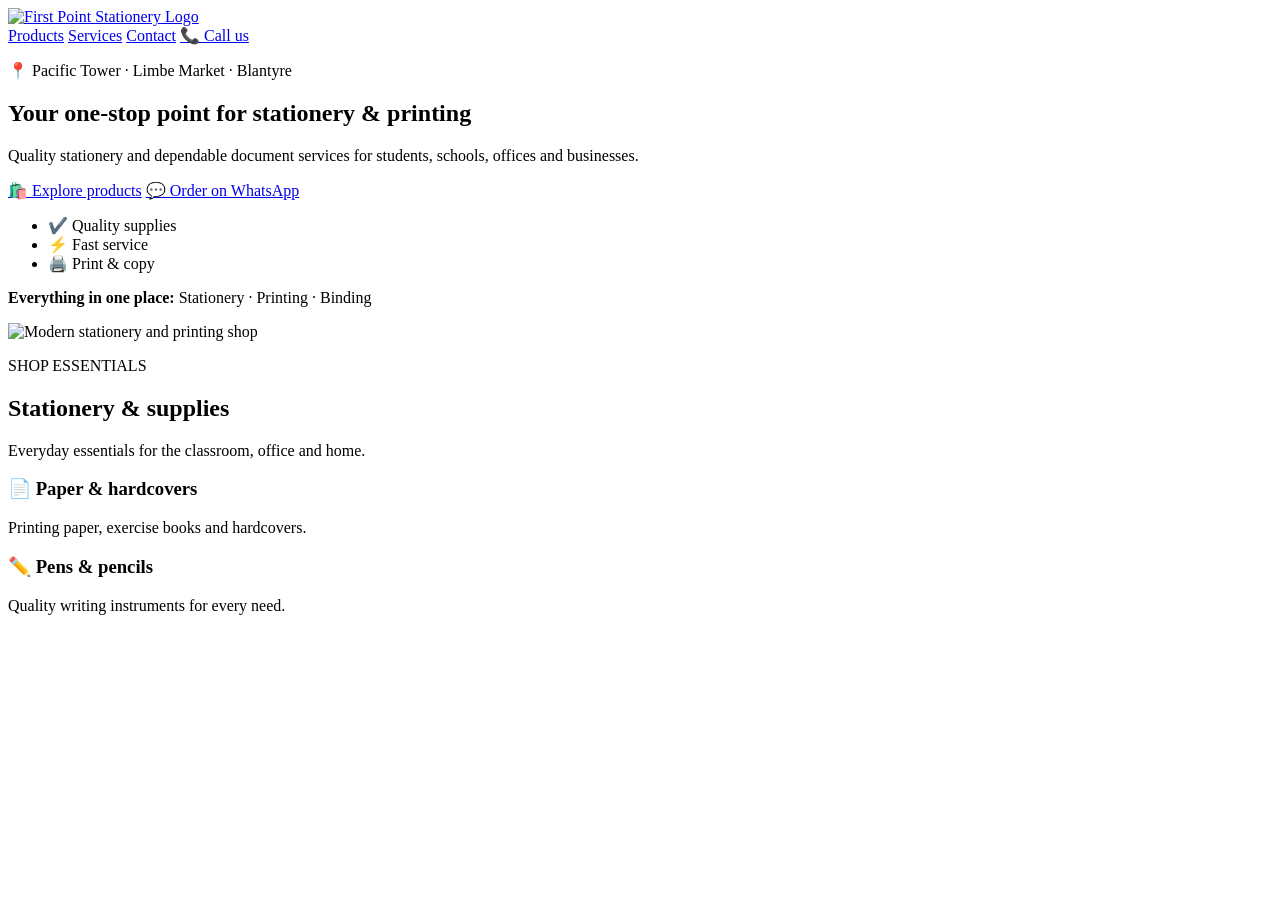
==== index.html @ 4fda53a0 "Add files via upload" ====
<!DOCTYPE html>
<html lang="en">
<head>
    <meta charset="UTF-8">
    <meta name="viewport" content="width=device-width, initial-scale=1.0">
    <title>First Point Stationery | Limbe</title>
    <!-- This links to your CSS file. No leading slash! -->
    <link rel="stylesheet" href="style.css">
</head>
<body>

    <!-- HEADER SECTION -->
    <header class="site-header">
        <div class="container header-container">
            <!-- LOGO HERE -->
            <!-- Replace 'images/logo.png' with your actual file name -->
            <a href="index.html" class="logo-link">
                <img src="images/logo.png" alt="First Point Stationery Logo" class="site-logo">
            </a>

            <!-- Navigation -->
            <nav class="main-nav">
                <a href="#">Products</a>
                <a href="#">Services</a>
                <a href="#">Contact</a>
                <a href="tel:+265000000" class="call-btn">📞 Call us</a>
            </nav>
        </div>
    </header>

    <!-- MAIN CONTENT -->
    <main class="container">
        
        <!-- Location & Hero Text -->
        <section class="hero-section">
            <p class="location-text">📍 Pacific Tower · Limbe Market · Blantyre</p>
            <h1>Your one-stop point for stationery & printing</h1>
            <p class="subtitle">Quality stationery and dependable document services for students, schools, offices and businesses.</p>
            
            <div class="hero-buttons">
                <a href="#" class="btn primary-btn">🛍️ Explore products</a>
                <a href="#" class="btn secondary-btn">💬 Order on WhatsApp</a>
            </div>
        </section>

        <!-- Features & Image Section -->
        <section class="features-section">
            <div class="features-text">
                <ul class="feature-list">
                    <li>✔️ Quality supplies</li>
                    <li>⚡ Fast service</li>
                    <li>🖨️ Print & copy</li>
                </ul>
                <p><strong>Everything in one place:</strong> Stationery · Printing · Binding</p>
            </div>
            
            <div class="features-image">
                <!-- SHOP IMAGE HERE -->
                <!-- Replace 'images/shop.jpg' with your actual file name -->
                <img src="images/shop.jpg" alt="Modern stationery and printing shop" class="content-image">
            </div>
        </section>

        <!-- Products Section -->
        <section class="products-section">
            <p class="section-label">SHOP ESSENTIALS</p>
            <h2>Stationery & supplies</h2>
            <p>Everyday essentials for the classroom, office and home.</p>

            <div class="product-grid">
                <!-- Product 1 -->
                <div class="product-card">
                    <h3>📄 Paper & hardcovers</h3>
                    <p>Printing paper, exercise books and hardcovers.</p>
                </div>
                <!-- Product 2 -->
                <div class="product-card">
                    <h3>✏️ Pens & pencils</h3>
                    <p>Quality writing instruments for every need.</p>
                </div>
            </div>
        </section>

    </main>

</body>
</html>
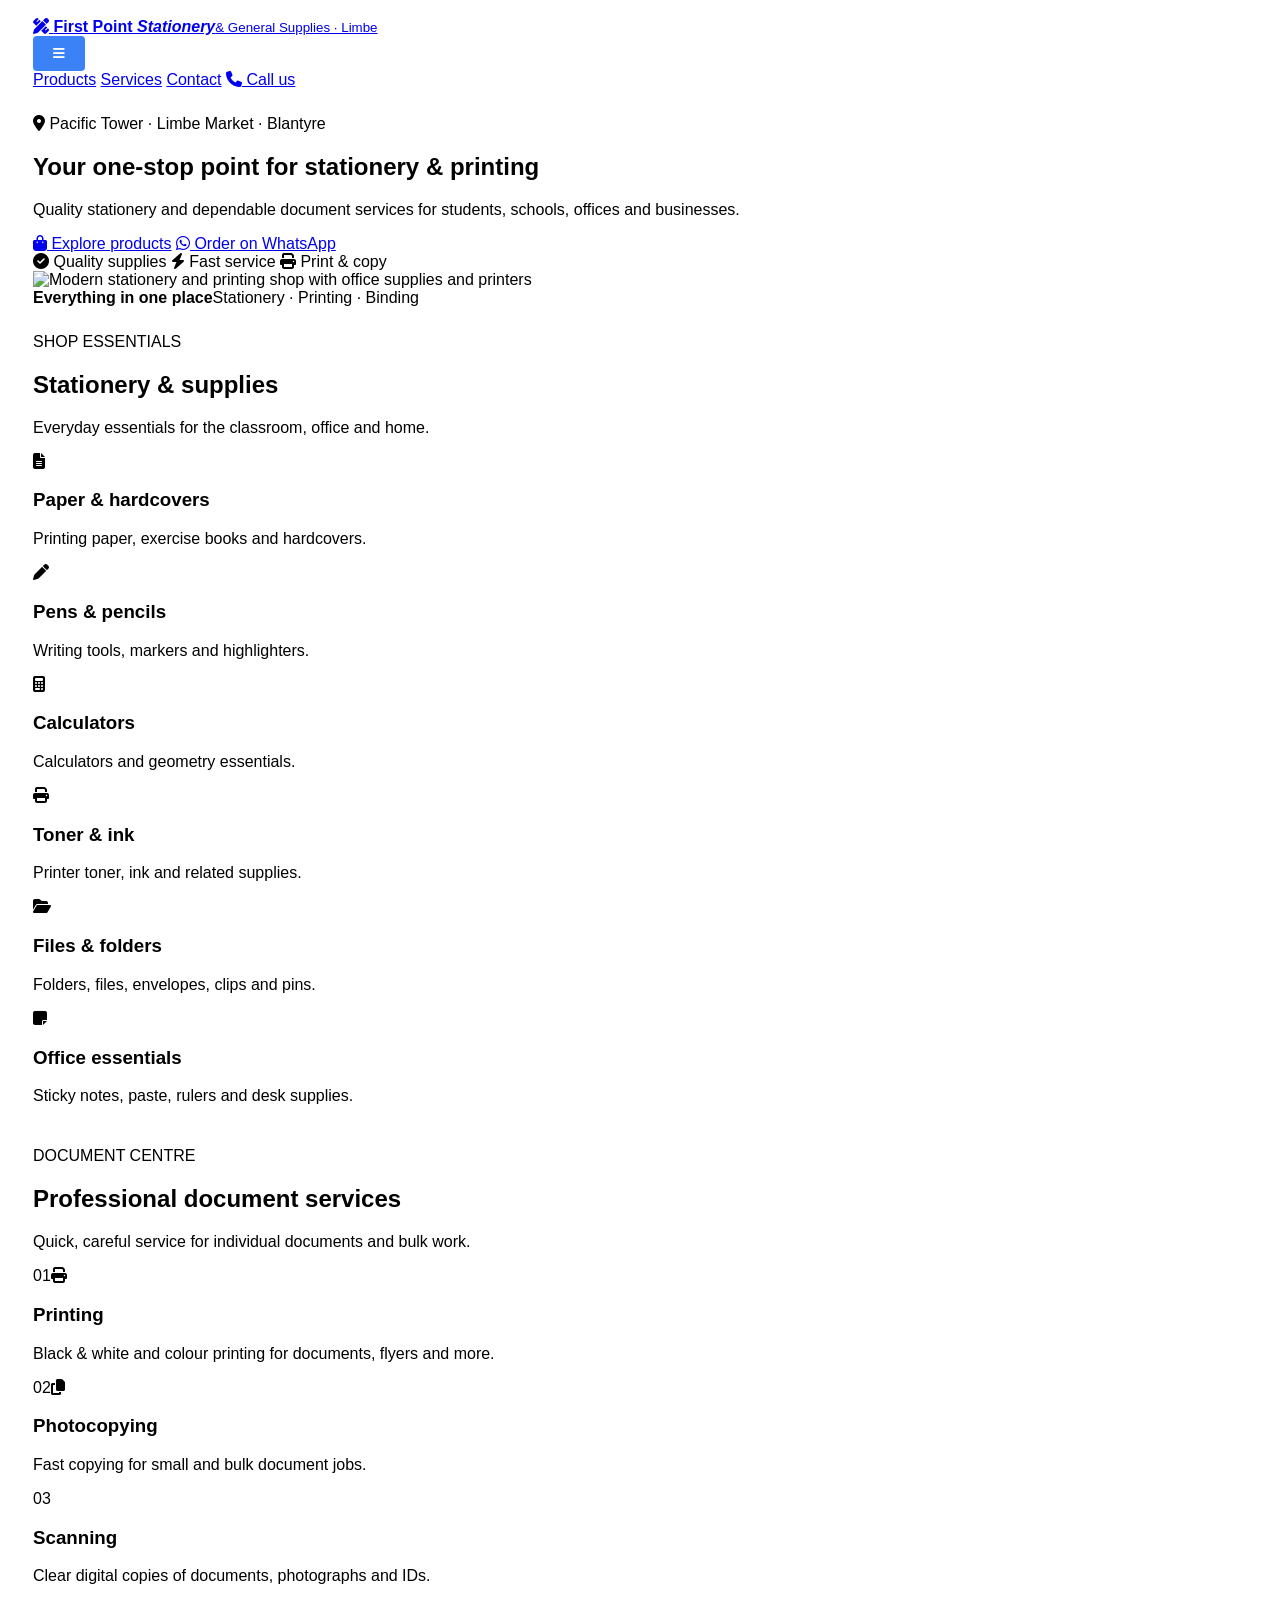
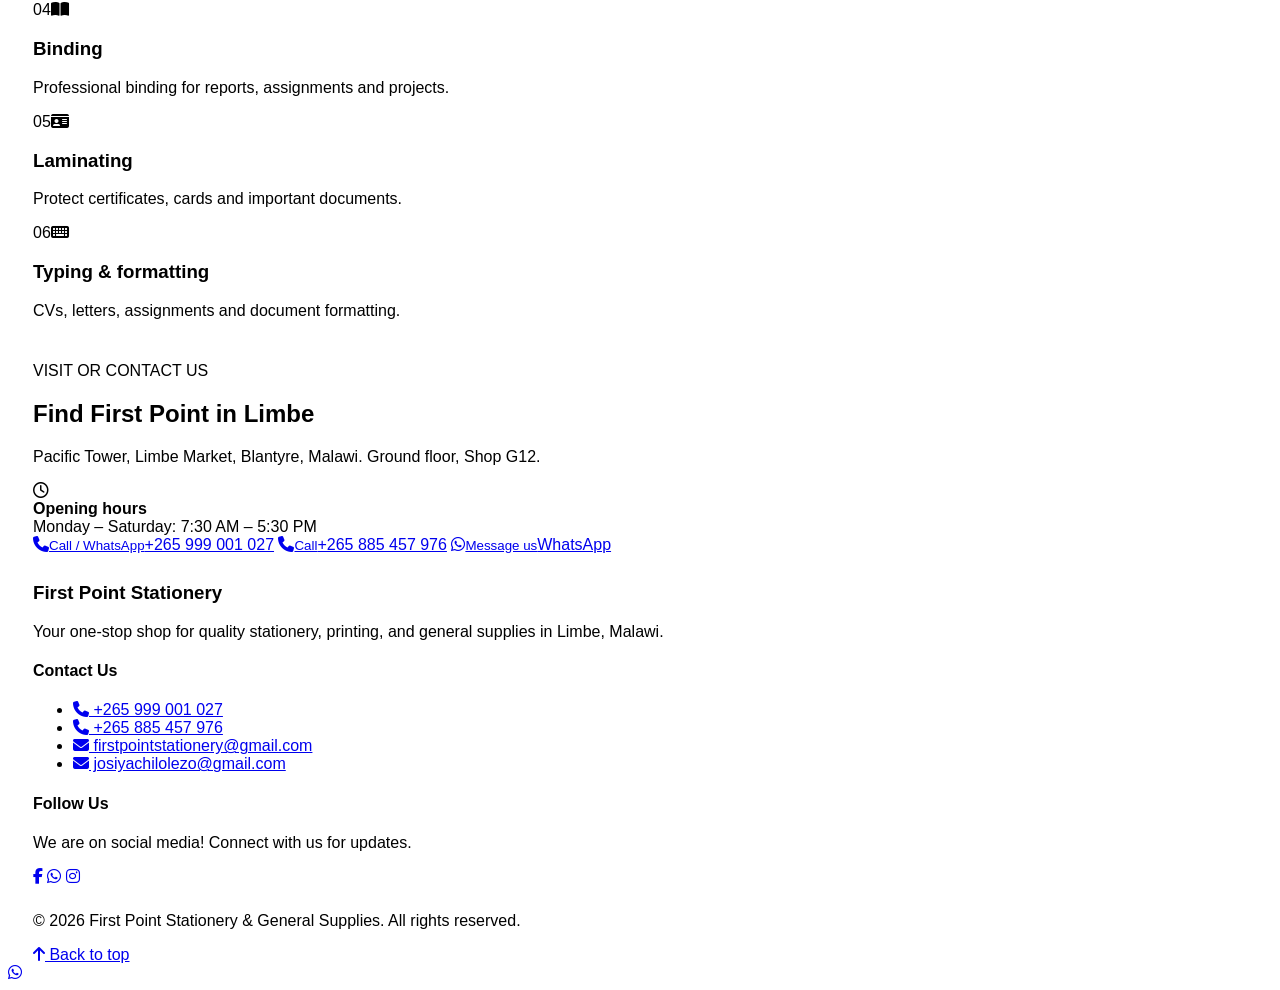
==== commit b9b859aa: "Add files via upload" ====
--- a/index.html
+++ b/index.html
@@ -1,87 +1,172 @@
 <!DOCTYPE html>
 <html lang="en">
 <head>
-    <meta charset="UTF-8">
-    <meta name="viewport" content="width=device-width, initial-scale=1.0">
-    <title>First Point Stationery | Limbe</title>
-    <!-- This links to your CSS file. No leading slash! -->
-    <link rel="stylesheet" href="style.css">
+  <meta charset="UTF-8">
+  <meta name="viewport" content="width=device-width, initial-scale=1.0">
+  <meta name="description" content="First Point Stationery & General Supplies in Limbe, Blantyre. Stationery, printing, photocopying, scanning, binding and laminating.">
+  <title>First Point Stationery & General Supplies | Limbe, Blantyre</title>
+  <link rel="stylesheet" href="https://cdnjs.cloudflare.com/ajax/libs/font-awesome/6.5.2/css/all.min.css">
+  <link rel="stylesheet" href="styles.css">
 </head>
 <body>
 
-    <!-- HEADER SECTION -->
-    <header class="site-header">
-        <div class="container header-container">
-            <!-- LOGO HERE -->
-            <!-- Replace 'images/logo.png' with your actual file name -->
-            <a href="index.html" class="logo-link">
-                <img src="images/logo.png" alt="First Point Stationery Logo" class="site-logo">
-            </a>
+  <!-- 1. HEADER -->
+  <header id="top">
+    <div class="container nav-wrap">
+      <a class="brand" href="#top" aria-label="First Point Stationery home">
+        <span class="brand-mark"><i class="fa-solid fa-pen-ruler"></i></span>
+        <span><strong>First Point <em>Stationery</em></strong><small>& General Supplies · Limbe</small></span>
+      </a>
+      
+      <!-- 2. NAV -->
+      <nav id="navMenu" aria-label="Main navigation">
+        <button class="menu-btn" id="menuBtn" aria-label="Open menu" aria-expanded="false">
+          <i class="fa-solid fa-bars"></i>
+        </button>
+        <div class="nav-links" id="navLinks">
+          <a href="#products">Products</a>
+          <a href="#services">Services</a>
+          <a href="#contact">Contact</a>
+          <a class="nav-call" href="tel:+265999001027"><i class="fa-solid fa-phone"></i> Call us</a>
+        </div>
+      </nav>
+    </div>
+  </header>
 
-            <!-- Navigation -->
-            <nav class="main-nav">
-                <a href="#">Products</a>
-                <a href="#">Services</a>
-                <a href="#">Contact</a>
-                <a href="tel:+265000000" class="call-btn">📞 Call us</a>
-            </nav>
+  <!-- 3. MAIN -->
+  <main>
+    <!-- SECTION: Hero -->
+    <section class="hero">
+      <div class="container hero-grid">
+        <div class="hero-copy reveal">
+          <p class="eyebrow"><i class="fa-solid fa-location-dot"></i> Pacific Tower · Limbe Market · Blantyre</p>
+          <h1>Your one-stop point for <span>stationery & printing</span></h1>
+          <p class="lead">Quality stationery and dependable document services for students, schools, offices and businesses.</p>
+          <div class="actions">
+            <a class="btn primary" href="#products"><i class="fa-solid fa-bag-shopping"></i> Explore products</a>
+            <a class="btn secondary" href="https://wa.me/265999001027" target="_blank" rel="noopener"><i class="fa-brands fa-whatsapp"></i> Order on WhatsApp</a>
+          </div>
+          <div class="trust">
+            <span><i class="fa-solid fa-circle-check"></i> Quality supplies</span>
+            <span><i class="fa-solid fa-bolt"></i> Fast service</span>
+            <span><i class="fa-solid fa-print"></i> Print & copy</span>
+          </div>
         </div>
-    </header>
+        <div class="hero-photo reveal">
+          <img src="first-point-shop.png" alt="Modern stationery and printing shop with office supplies and printers">
+          <div class="photo-card"><strong>Everything in one place</strong><span>Stationery · Printing · Binding</span></div>
+        </div>
+      </div>
+    </section>
 
-    <!-- MAIN CONTENT -->
-    <main class="container">
+    <!-- SECTION: Products -->
+    <section id="products" class="section">
+      <div class="container">
+        <p class="eyebrow">SHOP ESSENTIALS</p>
+        <h2>Stationery & supplies</h2>
+        <p class="section-intro">Everyday essentials for the classroom, office and home.</p>
+        <div class="product-grid" id="productGrid">
+          <!-- 4. ARTICLE -->
+          <article class="card"><i class="fa-solid fa-file-lines"></i><h3>Paper & hardcovers</h3><p>Printing paper, exercise books and hardcovers.</p></article>
+          <article class="card"><i class="fa-solid fa-pen"></i><h3>Pens & pencils</h3><p>Writing tools, markers and highlighters.</p></article>
+          <article class="card"><i class="fa-solid fa-calculator"></i><h3>Calculators</h3><p>Calculators and geometry essentials.</p></article>
+          <article class="card"><i class="fa-solid fa-print"></i><h3>Toner & ink</h3><p>Printer toner, ink and related supplies.</p></article>
+          <article class="card"><i class="fa-solid fa-folder-open"></i><h3>Files & folders</h3><p>Folders, files, envelopes, clips and pins.</p></article>
+          <article class="card"><i class="fa-solid fa-note-sticky"></i><h3>Office essentials</h3><p>Sticky notes, paste, rulers and desk supplies.</p></article>
+        </div>
+      </div>
+    </section>
+
+    <!-- SECTION: Services -->
+    <section id="services" class="section services">
+      <div class="container">
+        <p class="eyebrow">DOCUMENT CENTRE</p>
+        <h2>Professional document services</h2>
+        <p class="section-intro">Quick, careful service for individual documents and bulk work.</p>
+        <div class="service-grid">
+          <article><span>01</span><i class="fa-solid fa-print"></i><h3>Printing</h3><p>Black & white and colour printing for documents, flyers and more.</p></article>
+          <article><span>02</span><i class="fa-solid fa-copy"></i><h3>Photocopying</h3><p>Fast copying for small and bulk document jobs.</p></article>
+          <article><span>03</span><i class="fa-solid fa-scanner"></i><h3>Scanning</h3><p>Clear digital copies of documents, photographs and IDs.</p></article>
+          <article><span>04</span><i class="fa-solid fa-book-open"></i><h3>Binding</h3><p>Professional binding for reports, assignments and projects.</p></article>
+          <article><span>05</span><i class="fa-solid fa-id-card"></i><h3>Laminating</h3><p>Protect certificates, cards and important documents.</p></article>
+          <article><span>06</span><i class="fa-solid fa-keyboard"></i><h3>Typing & formatting</h3><p>CVs, letters, assignments and document formatting.</p></article>
+        </div>
+      </div>
+    </section>
+
+    <!-- SECTION: Contact -->
+    <section id="contact" class="section contact-section">
+      <div class="container contact-grid">
+        <div class="contact-copy">
+          <p class="eyebrow">VISIT OR CONTACT US</p>
+          <h2>Find First Point in Limbe</h2>
+          <p>Pacific Tower, Limbe Market, Blantyre, Malawi. Ground floor, Shop G12.</p>
+          
+          <!-- 5. ASIDE (Used for side information) -->
+          <aside class="hours-card">
+            <i class="fa-regular fa-clock"></i>
+            <div>
+              <strong>Opening hours</strong><br>
+              Monday – Saturday: 7:30 AM – 5:30 PM
+            </div>
+          </aside>
+        </div>
         
-        <!-- Location & Hero Text -->
-        <section class="hero-section">
-            <p class="location-text">📍 Pacific Tower · Limbe Market · Blantyre</p>
-            <h1>Your one-stop point for stationery & printing</h1>
-            <p class="subtitle">Quality stationery and dependable document services for students, schools, offices and businesses.</p>
-            
-            <div class="hero-buttons">
-                <a href="#" class="btn primary-btn">🛍️ Explore products</a>
-                <a href="#" class="btn secondary-btn">💬 Order on WhatsApp</a>
-            </div>
-        </section>
+        <div class="contact-card">
+          <a href="tel:+265999001027"><i class="fa-solid fa-phone"></i><span><small>Call / WhatsApp</small>+265 999 001 027</span></a>
+          <a href="tel:+265885457976"><i class="fa-solid fa-phone"></i><span><small>Call</small>+265 885 457 976</span></a>
+          <a href="https://wa.me/265999001027" target="_blank" rel="noopener"><i class="fa-brands fa-whatsapp"></i><span><small>Message us</small>WhatsApp</span></a>
+        </div>
+      </div>
+    </section>
+  </main>
 
-        <!-- Features & Image Section -->
-        <section class="features-section">
-            <div class="features-text">
-                <ul class="feature-list">
-                    <li>✔️ Quality supplies</li>
-                    <li>⚡ Fast service</li>
-                    <li>🖨️ Print & copy</li>
-                </ul>
-                <p><strong>Everything in one place:</strong> Stationery · Printing · Binding</p>
-            </div>
-            
-            <div class="features-image">
-                <!-- SHOP IMAGE HERE -->
-                <!-- Replace 'images/shop.jpg' with your actual file name -->
-                <img src="images/shop.jpg" alt="Modern stationery and printing shop" class="content-image">
-            </div>
-        </section>
+  <!-- 6. FOOTER -->
+  <footer class="site-footer">
+    <div class="container footer-grid">
+      
+      <!-- Footer Column 1 -->
+      <div class="footer-brand">
+        <h3>First Point Stationery</h3>
+        <p>Your one-stop shop for quality stationery, printing, and general supplies in Limbe, Malawi.</p>
+      </div>
 
-        <!-- Products Section -->
-        <section class="products-section">
-            <p class="section-label">SHOP ESSENTIALS</p>
-            <h2>Stationery & supplies</h2>
-            <p>Everyday essentials for the classroom, office and home.</p>
+      <!-- Footer Column 2 -->
+      <div class="footer-contact">
+        <h4>Contact Us</h4>
+        <ul>
+          <li><a href="tel:+265999001027"><i class="fa-solid fa-phone"></i> +265 999 001 027</a></li>
+          <li><a href="tel:+265885457976"><i class="fa-solid fa-phone"></i> +265 885 457 976</a></li>
+          <li><a href="mailto:firstpointstationery@gmail.com"><i class="fa-solid fa-envelope"></i> firstpointstationery@gmail.com</a></li>
+          <li><a href="mailto:josiyachilolezo@gmail.com"><i class="fa-solid fa-envelope"></i> josiyachilolezo@gmail.com</a></li>
+        </ul>
+      </div>
 
-            <div class="product-grid">
-                <!-- Product 1 -->
-                <div class="product-card">
-                    <h3>📄 Paper & hardcovers</h3>
-                    <p>Printing paper, exercise books and hardcovers.</p>
-                </div>
-                <!-- Product 2 -->
-                <div class="product-card">
-                    <h3>✏️ Pens & pencils</h3>
-                    <p>Quality writing instruments for every need.</p>
-                </div>
-            </div>
-        </section>
+      <!-- Footer Column 3 -->
+      <div class="footer-social">
+        <h4>Follow Us</h4>
+        <p>We are on social media! Connect with us for updates.</p>
+        <div class="social-icons">
+          <!-- Replace # with your actual Facebook link -->
+          <a href="#" target="_blank" aria-label="Facebook"><i class="fa-brands fa-facebook-f"></i></a>
+          <a href="https://wa.me/265999001027" target="_blank" aria-label="WhatsApp"><i class="fa-brands fa-whatsapp"></i></a>
+          <!-- Replace # with your actual Instagram link -->
+          <a href="#" target="_blank" aria-label="Instagram"><i class="fa-brands fa-instagram"></i></a>
+        </div>
+      </div>
+    </div>
 
-    </main>
+    <div class="footer-bottom">
+      <div class="container">
+        <p>&copy; <span id="year"></span> First Point Stationery & General Supplies. All rights reserved.</p>
+        <a href="#top" class="back-to-top" aria-label="Back to top"><i class="fa-solid fa-arrow-up"></i> Back to top</a>
+      </div>
+    </div>
+  </footer>
 
+  <!-- Floating WhatsApp Button -->
+  <a class="floating-whatsapp" href="https://wa.me/265999001027" target="_blank" rel="noopener" aria-label="Chat on WhatsApp"><i class="fa-brands fa-whatsapp"></i></a>
+  
+  <script src="script.js"></script>
 </body>
 </html>
--- a/styles.css
+++ b/styles.css
@@ -0,0 +1,30 @@
+body {
+  font-family: -apple-system, BlinkMacSystemFont, 'Segoe UI', Roboto, Oxygen, Ubuntu, sans-serif;
+}
+
+.container {
+  padding-top: 10px;
+  padding-left: 25px;
+}
+
+button {
+  font-family: inherit;
+  background-color: #3b82f6;
+  color: white;
+  padding: 10px 20px;
+  border: none;
+  border-radius: 4px;
+  cursor: pointer;
+}
+
+button:hover {
+  background-color: #2563eb;
+}
+
+.alert {
+  margin-top: 25px;
+  padding: 15px;
+  background-color: #dcfce7;
+  color: #15803d;
+  border-radius: 4px;
+}
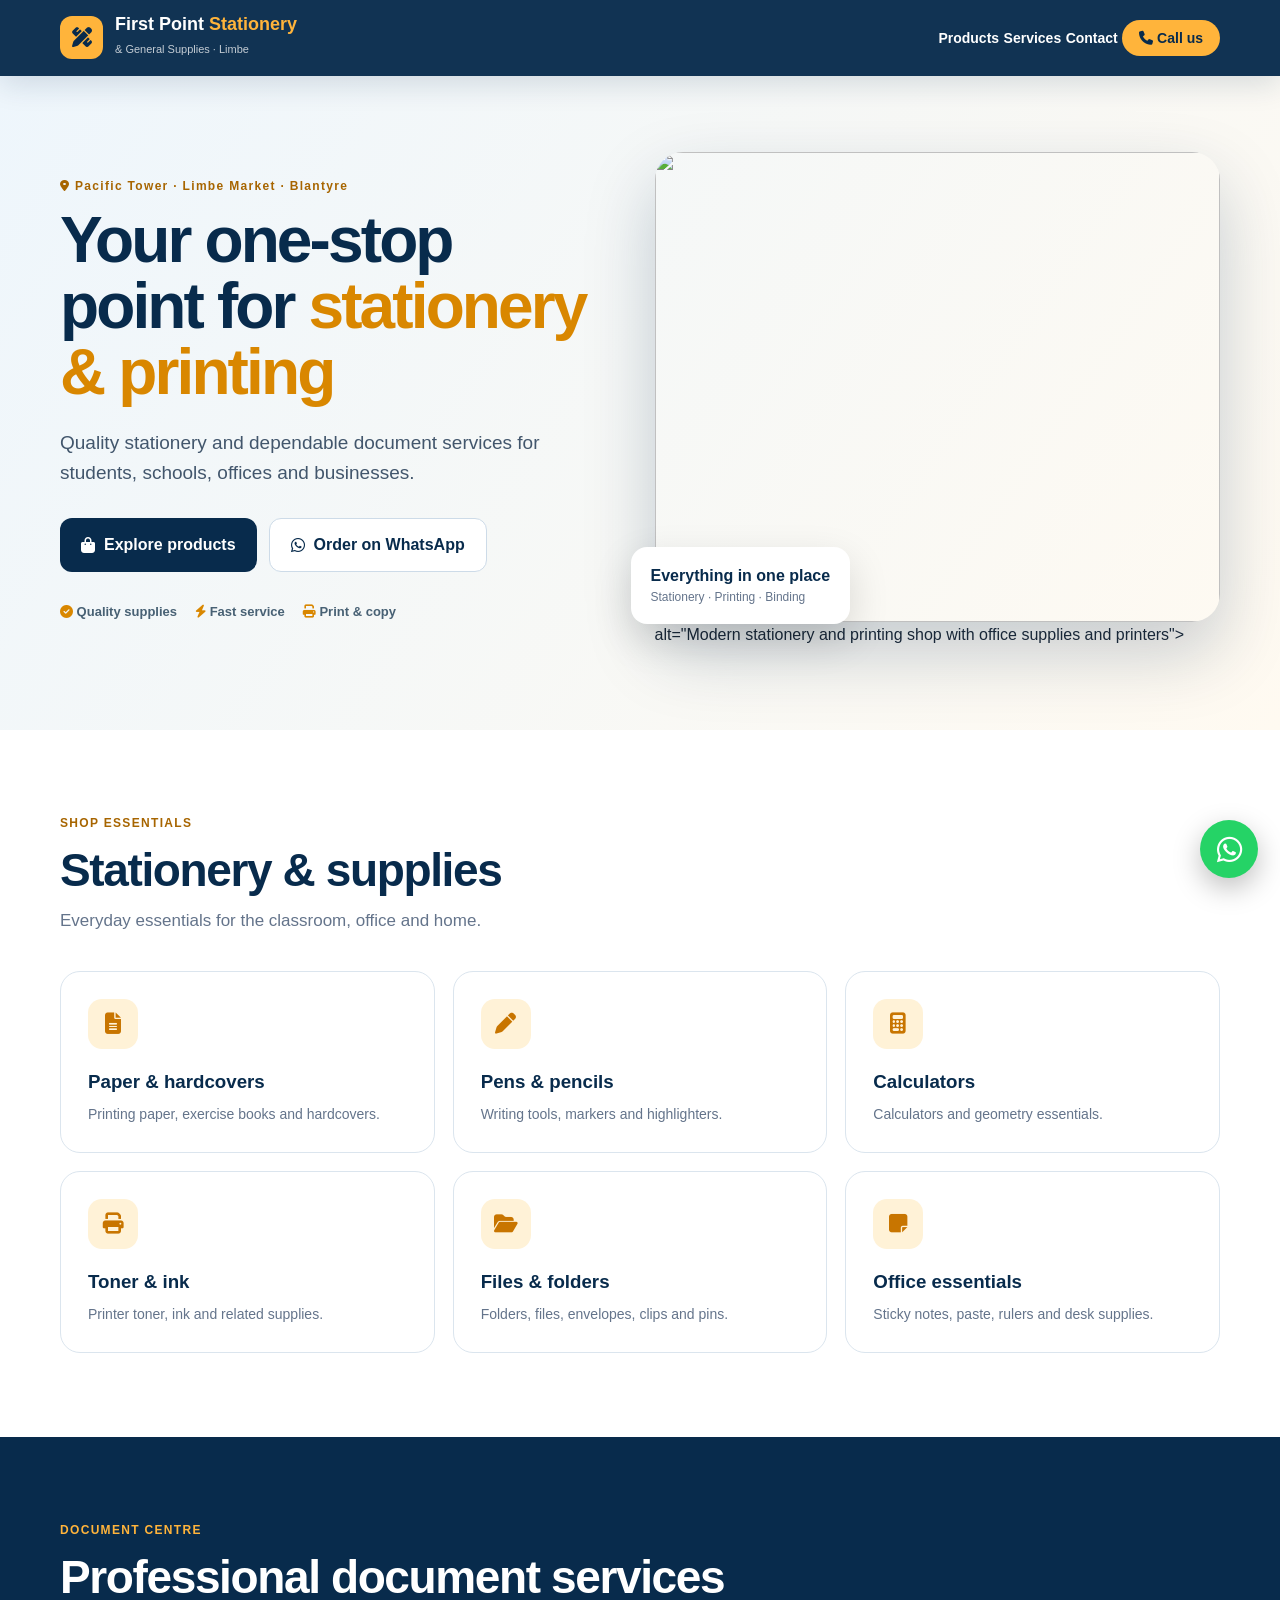
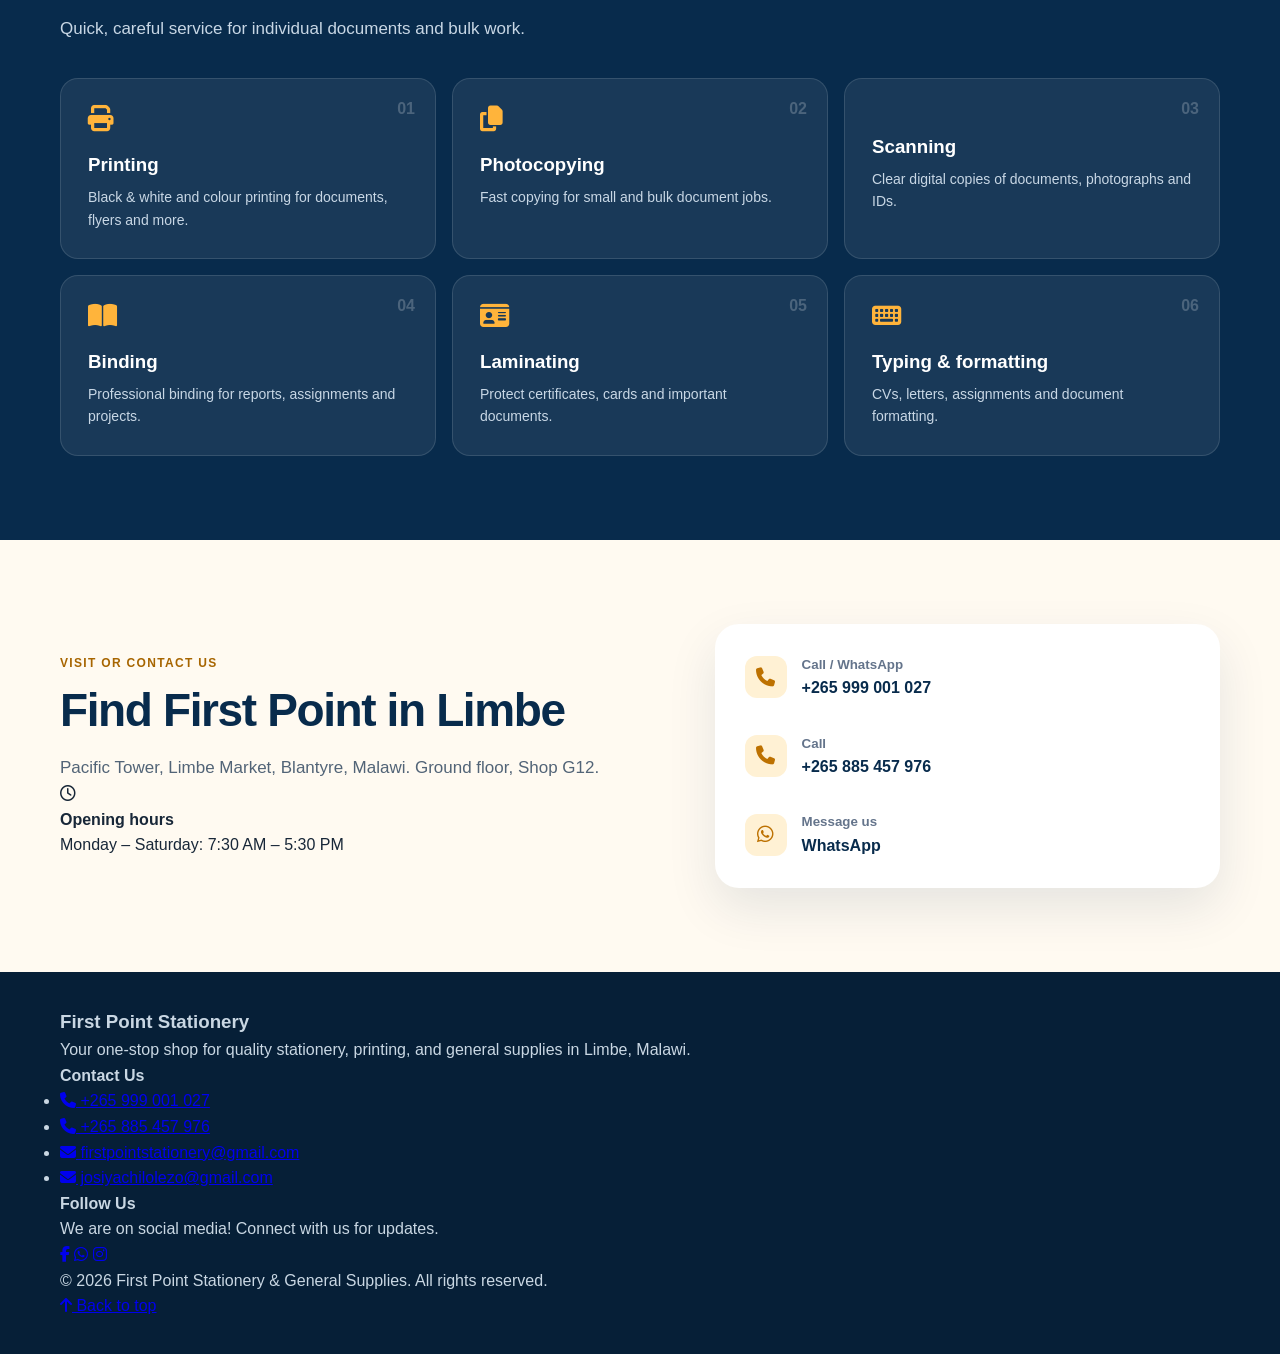
==== commit 1d8af4c8: "The home of office stationeries and school materials" ====
--- a/index.html
+++ b/index.html
@@ -53,7 +53,7 @@
           </div>
         </div>
         <div class="hero-photo reveal">
-          <img src="first-point-shop.png" alt="Modern stationery and printing shop with office supplies and printers">
+         <img src=". images/your-image.png"> alt="Modern stationery and printing shop with office supplies and printers">
           <div class="photo-card"><strong>Everything in one place</strong><span>Stationery · Printing · Binding</span></div>
         </div>
       </div>
@@ -169,4 +169,4 @@
   
   <script src="script.js"></script>
 </body>
-</html>+</html>
--- a/styles.css
+++ b/styles.css
@@ -1,30 +1 @@
-body {
-  font-family: -apple-system, BlinkMacSystemFont, 'Segoe UI', Roboto, Oxygen, Ubuntu, sans-serif;
-}
-
-.container {
-  padding-top: 10px;
-  padding-left: 25px;
-}
-
-button {
-  font-family: inherit;
-  background-color: #3b82f6;
-  color: white;
-  padding: 10px 20px;
-  border: none;
-  border-radius: 4px;
-  cursor: pointer;
-}
-
-button:hover {
-  background-color: #2563eb;
-}
-
-.alert {
-  margin-top: 25px;
-  padding: 15px;
-  background-color: #dcfce7;
-  color: #15803d;
-  border-radius: 4px;
-}+:root{--navy:#082b4c;--navy2:#0d3b66;--gold:#ffb43b;--cream:#fffaf1;--ink:#182738;--muted:#64748b;--line:#dbe5ee;--white:#fff}*{box-sizing:border-box;margin:0;padding:0}html{scroll-behavior:smooth}body{font-family:Inter,"Segoe UI",Arial,sans-serif;color:var(--ink);background:#fff;line-height:1.6}.container{width:min(1160px,calc(100% - 40px));margin:auto}header{position:sticky;top:0;z-index:50;background:rgba(8,43,76,.96);backdrop-filter:blur(10px);box-shadow:0 8px 30px rgba(8,43,76,.14)}.nav-wrap{min-height:76px;display:flex;align-items:center;justify-content:space-between;gap:24px}.brand{display:flex;align-items:center;gap:12px;color:#fff;text-decoration:none}.brand-mark{width:43px;height:43px;border-radius:12px;background:var(--gold);display:grid;place-items:center;color:var(--navy);font-size:20px}.brand strong{font-size:18px;display:block;line-height:1.1}.brand em{font-style:normal;color:var(--gold)}.brand small{font-size:11px;opacity:.75}nav{display:flex;align-items:center;gap:25px}nav a{color:#fff;text-decoration:none;font-weight:600;font-size:14px}.nav-call{background:var(--gold);color:var(--navy)!important;padding:10px 17px;border-radius:999px}.menu-btn{display:none;background:none;border:0;color:#fff;font-size:23px}.hero{background:linear-gradient(125deg,#eef6fc 0%,#fffaf1 100%);padding:76px 0 82px;overflow:hidden}.hero-grid{display:grid;grid-template-columns:1fr 1.05fr;align-items:center;gap:56px}.eyebrow{font-weight:800;letter-spacing:.11em;font-size:12px;color:#a76500;margin-bottom:12px}.hero h1{font-size:clamp(40px,5vw,67px);line-height:1.03;letter-spacing:-.045em;color:var(--navy);margin-bottom:22px}.hero h1 span{color:#d98700}.lead{font-size:19px;color:#42566c;max-width:600px}.actions{display:flex;gap:12px;flex-wrap:wrap;margin:30px 0}.btn{display:inline-flex;align-items:center;gap:9px;padding:13px 21px;border-radius:12px;text-decoration:none;font-weight:800}.primary{background:var(--navy);color:#fff}.secondary{background:#fff;color:var(--navy);border:1px solid #cddbe8}.trust{display:flex;gap:18px;flex-wrap:wrap;font-size:13px;font-weight:700;color:#486174}.trust i{color:#d98700}.hero-photo{position:relative}.hero-photo img{display:block;width:100%;height:470px;object-fit:cover;border-radius:28px;box-shadow:0 30px 70px rgba(8,43,76,.22)}.photo-card{position:absolute;left:-24px;bottom:24px;background:#fff;padding:16px 20px;border-radius:16px;box-shadow:0 15px 40px rgba(0,0,0,.14);display:flex;flex-direction:column}.photo-card strong{color:var(--navy)}.photo-card span{font-size:12px;color:var(--muted)}.section{padding:84px 0}.section h2{font-size:clamp(31px,4vw,46px);line-height:1.1;color:var(--navy);letter-spacing:-.03em}.section-intro{color:var(--muted);margin:12px 0 36px;font-size:17px}.product-grid{display:grid;grid-template-columns:repeat(3,1fr);gap:18px}.card{padding:27px;border:1px solid var(--line);border-radius:20px;background:#fff;transition:.25s}.card:hover{transform:translateY(-5px);box-shadow:0 16px 40px rgba(8,43,76,.09);border-color:#efbd68}.card>i{width:50px;height:50px;border-radius:14px;background:#fff2d7;color:#c87500;display:grid;place-items:center;font-size:21px;margin-bottom:18px}.card h3,.service-grid h3{color:var(--navy);margin-bottom:6px}.card p,.service-grid p{color:var(--muted);font-size:14px}.services{background:var(--navy);color:#fff}.services .eyebrow{color:var(--gold)}.services h2{color:#fff}.services .section-intro{color:#c8d7e5}.service-grid{display:grid;grid-template-columns:repeat(3,1fr);gap:16px}.service-grid article{position:relative;padding:27px;border-radius:18px;background:rgba(255,255,255,.07);border:1px solid rgba(255,255,255,.12)}.service-grid article>span{position:absolute;right:20px;top:17px;color:rgba(255,255,255,.22);font-weight:900}.service-grid article>i{font-size:26px;color:var(--gold);margin-bottom:18px}.service-grid h3{color:#fff}.service-grid p{color:#c8d7e5}.contact-section{background:var(--cream)}.contact-grid{display:grid;grid-template-columns:1fr .85fr;gap:60px;align-items:center}.contact-copy>p:not(.eyebrow){color:#526477;font-size:17px;margin-top:18px}.hours{display:flex;gap:15px;align-items:flex-start;margin-top:28px;color:var(--navy)}.hours>i{background:#ffe9bf;padding:13px;border-radius:12px}.contact-card{background:#fff;border-radius:24px;padding:14px;box-shadow:0 20px 50px rgba(8,43,76,.1)}.contact-card a{display:flex;align-items:center;gap:15px;text-decoration:none;color:var(--navy);padding:16px;border-radius:15px}.contact-card a:hover{background:#f4f8fb}.contact-card i{width:42px;height:42px;display:grid;place-items:center;border-radius:12px;background:#fff1d4;color:#bd7100;font-size:19px}.contact-card span{font-weight:800}.contact-card small{display:block;color:var(--muted);font-weight:600}footer{background:#061f37;color:#c9d7e3;padding:35px 0}.footer-wrap{display:flex;align-items:center;justify-content:space-between;gap:20px;flex-wrap:wrap}.footer-wrap strong{color:#fff}.footer-wrap p{font-size:13px}.footer-wrap>a{width:42px;height:42px;border-radius:50%;display:grid;place-items:center;background:var(--gold);color:var(--navy)}.floating-whatsapp{position:fixed;right:22px;bottom:22px;width:58px;height:58px;border-radius:50%;display:grid;place-items:center;background:#25d366;color:#fff;text-decoration:none;font-size:29px;box-shadow:0 10px 28px rgba(0,0,0,.25);z-index:30}.reveal{opacity:0;transform:translateY(20px);transition:.7s ease}.reveal.visible{opacity:1;transform:none}@media(max-width:800px){.menu-btn{display:block}nav{display:none;position:absolute;top:76px;left:0;right:0;background:var(--navy);padding:18px 20px 25px;flex-direction:column;align-items:stretch}nav.open{display:flex}.hero-grid,.contact-grid{grid-template-columns:1fr}.hero{padding-top:52px}.hero-photo img{height:360px}.photo-card{left:15px}.product-grid,.service-grid{grid-template-columns:1fr 1fr}}@media(max-width:520px){.container{width:min(100% - 28px,1160px)}.hero h1{font-size:39px}.hero-photo img{height:300px}.product-grid,.service-grid{grid-template-columns:1fr}.section{padding:64px 0}.brand small{display:none}}
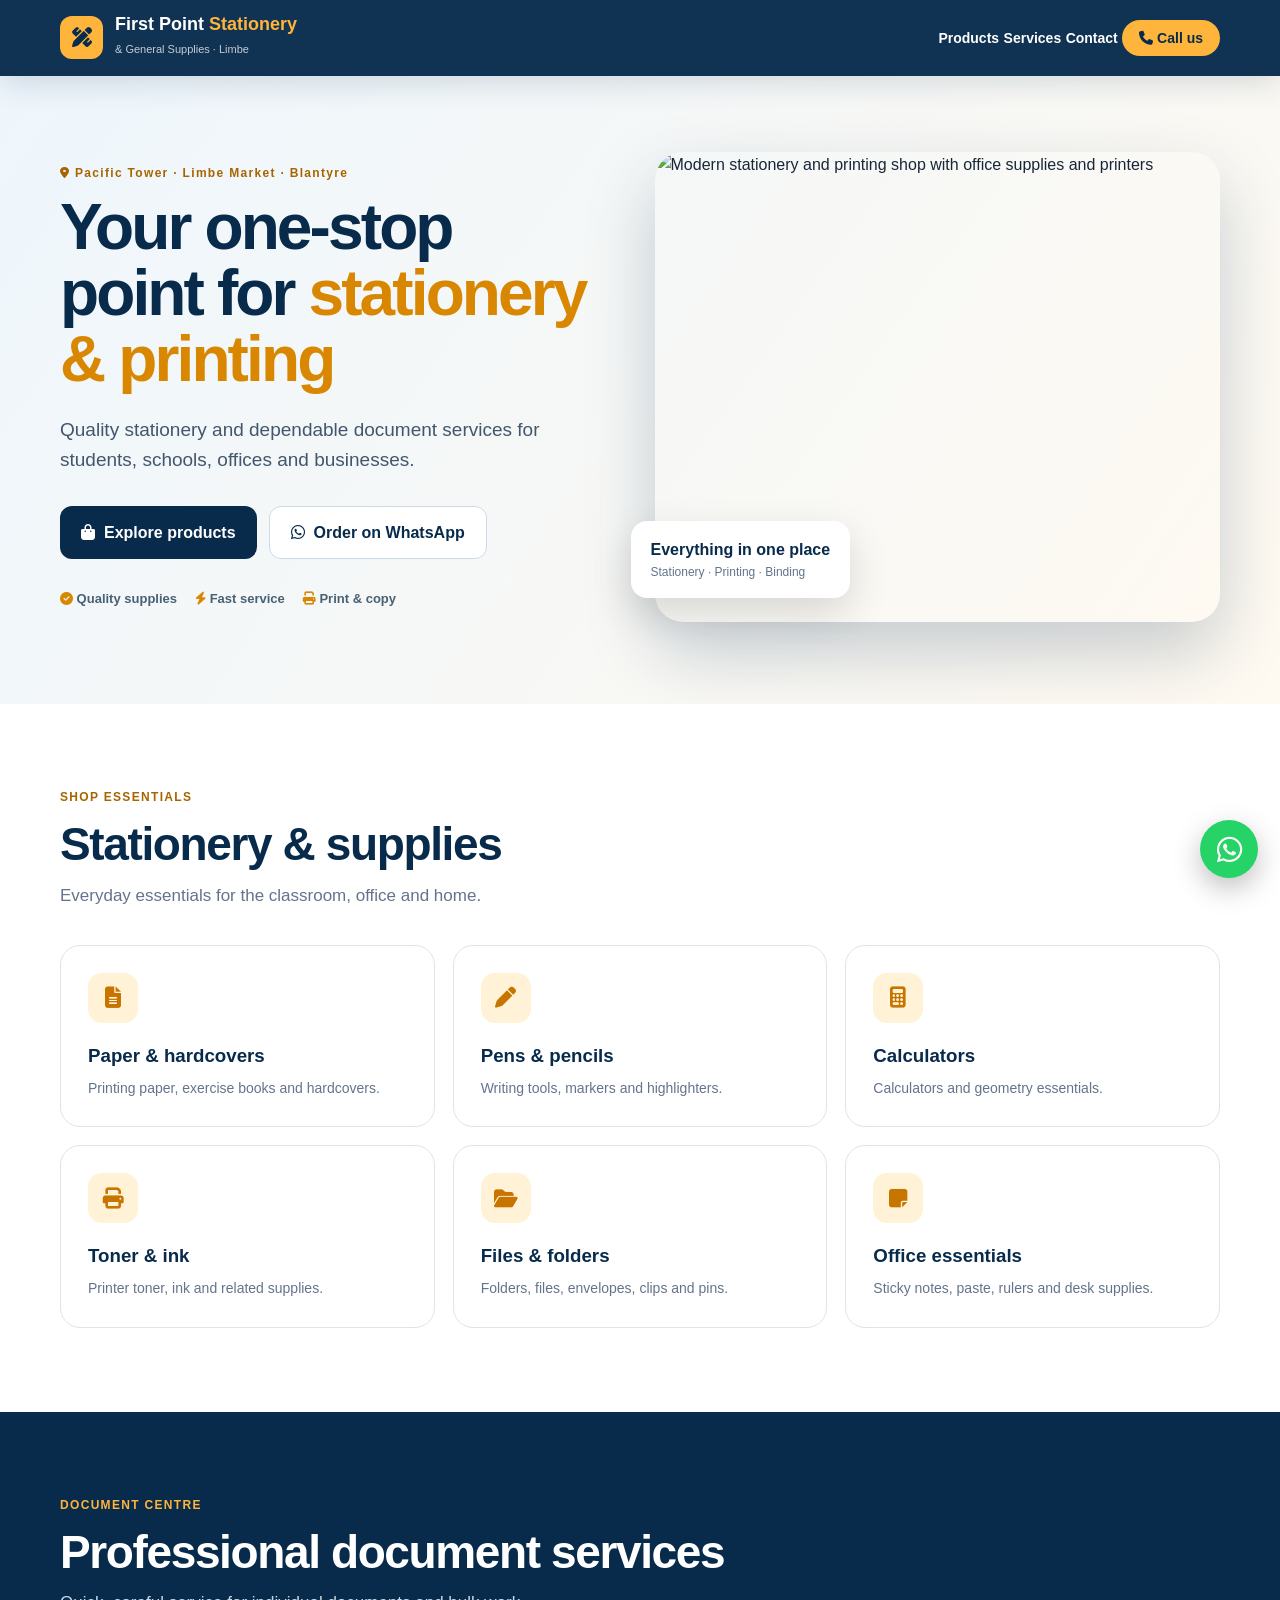
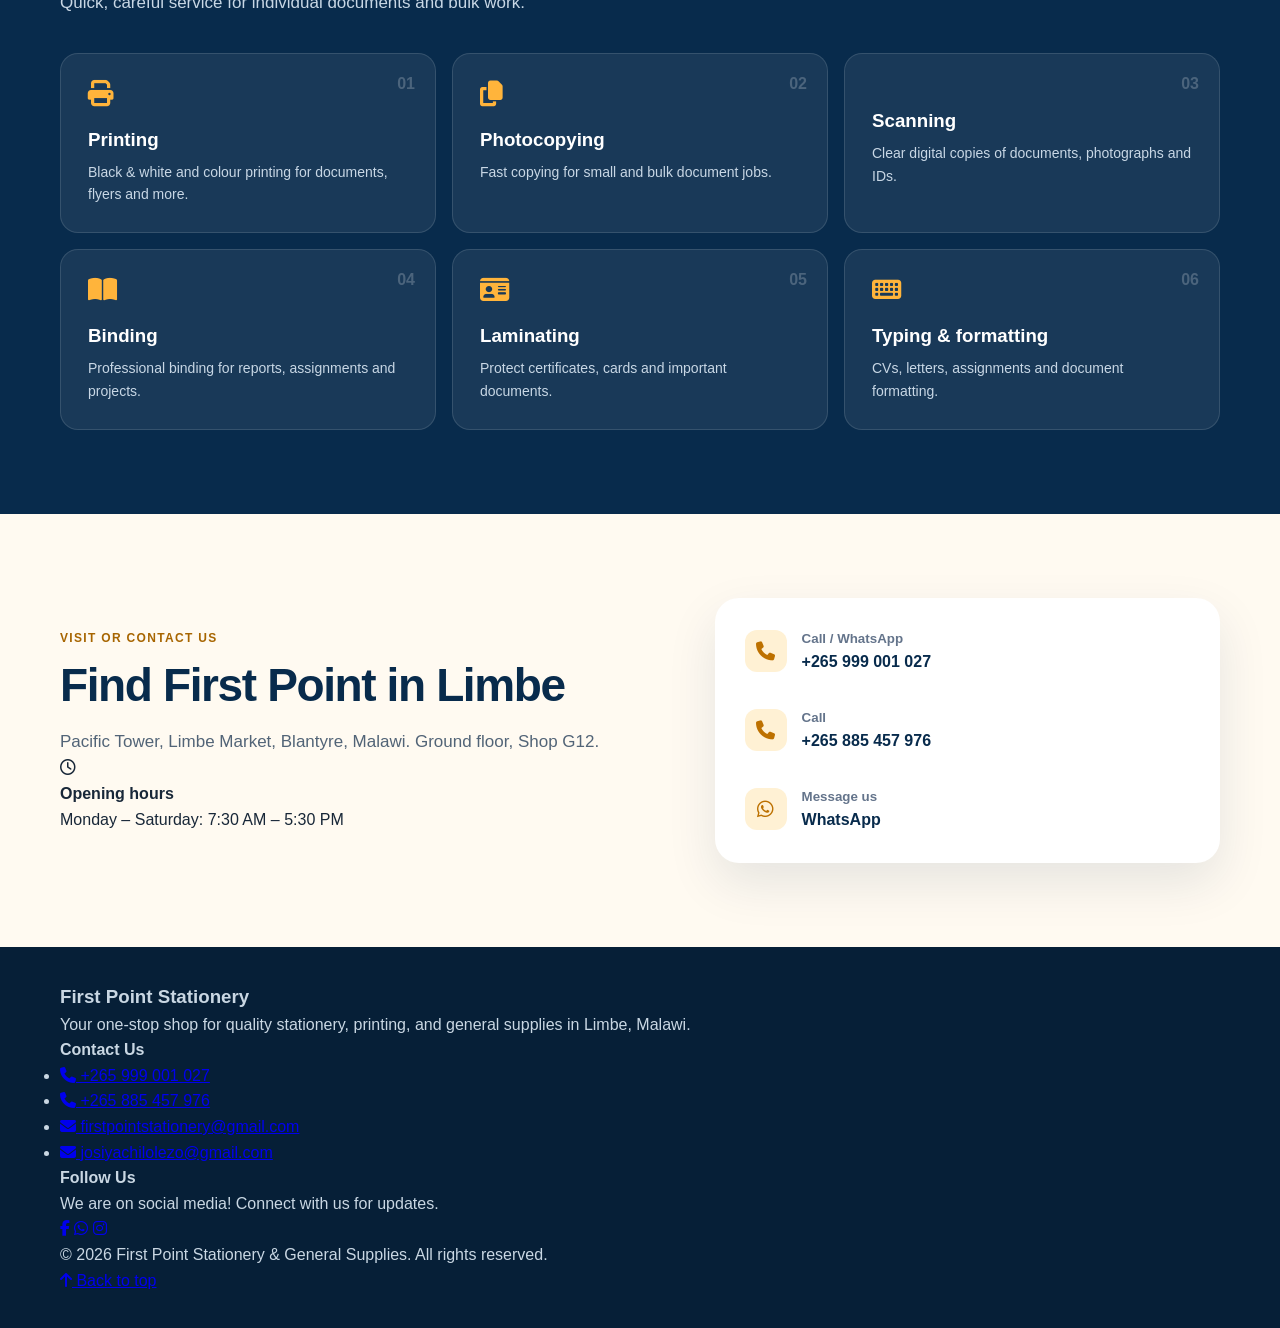
==== commit 9cd682e4: "Fix HTML formatting for logo image tag" ====
--- a/index.html
+++ b/index.html
@@ -53,7 +53,7 @@
           </div>
         </div>
         <div class="hero-photo reveal">
-         <img src=". images/your-image.png"> alt="Modern stationery and printing shop with office supplies and printers">
+        <img src="images/logo.png" alt="Modern stationery and printing shop with office supplies and printers">
           <div class="photo-card"><strong>Everything in one place</strong><span>Stationery · Printing · Binding</span></div>
         </div>
       </div>
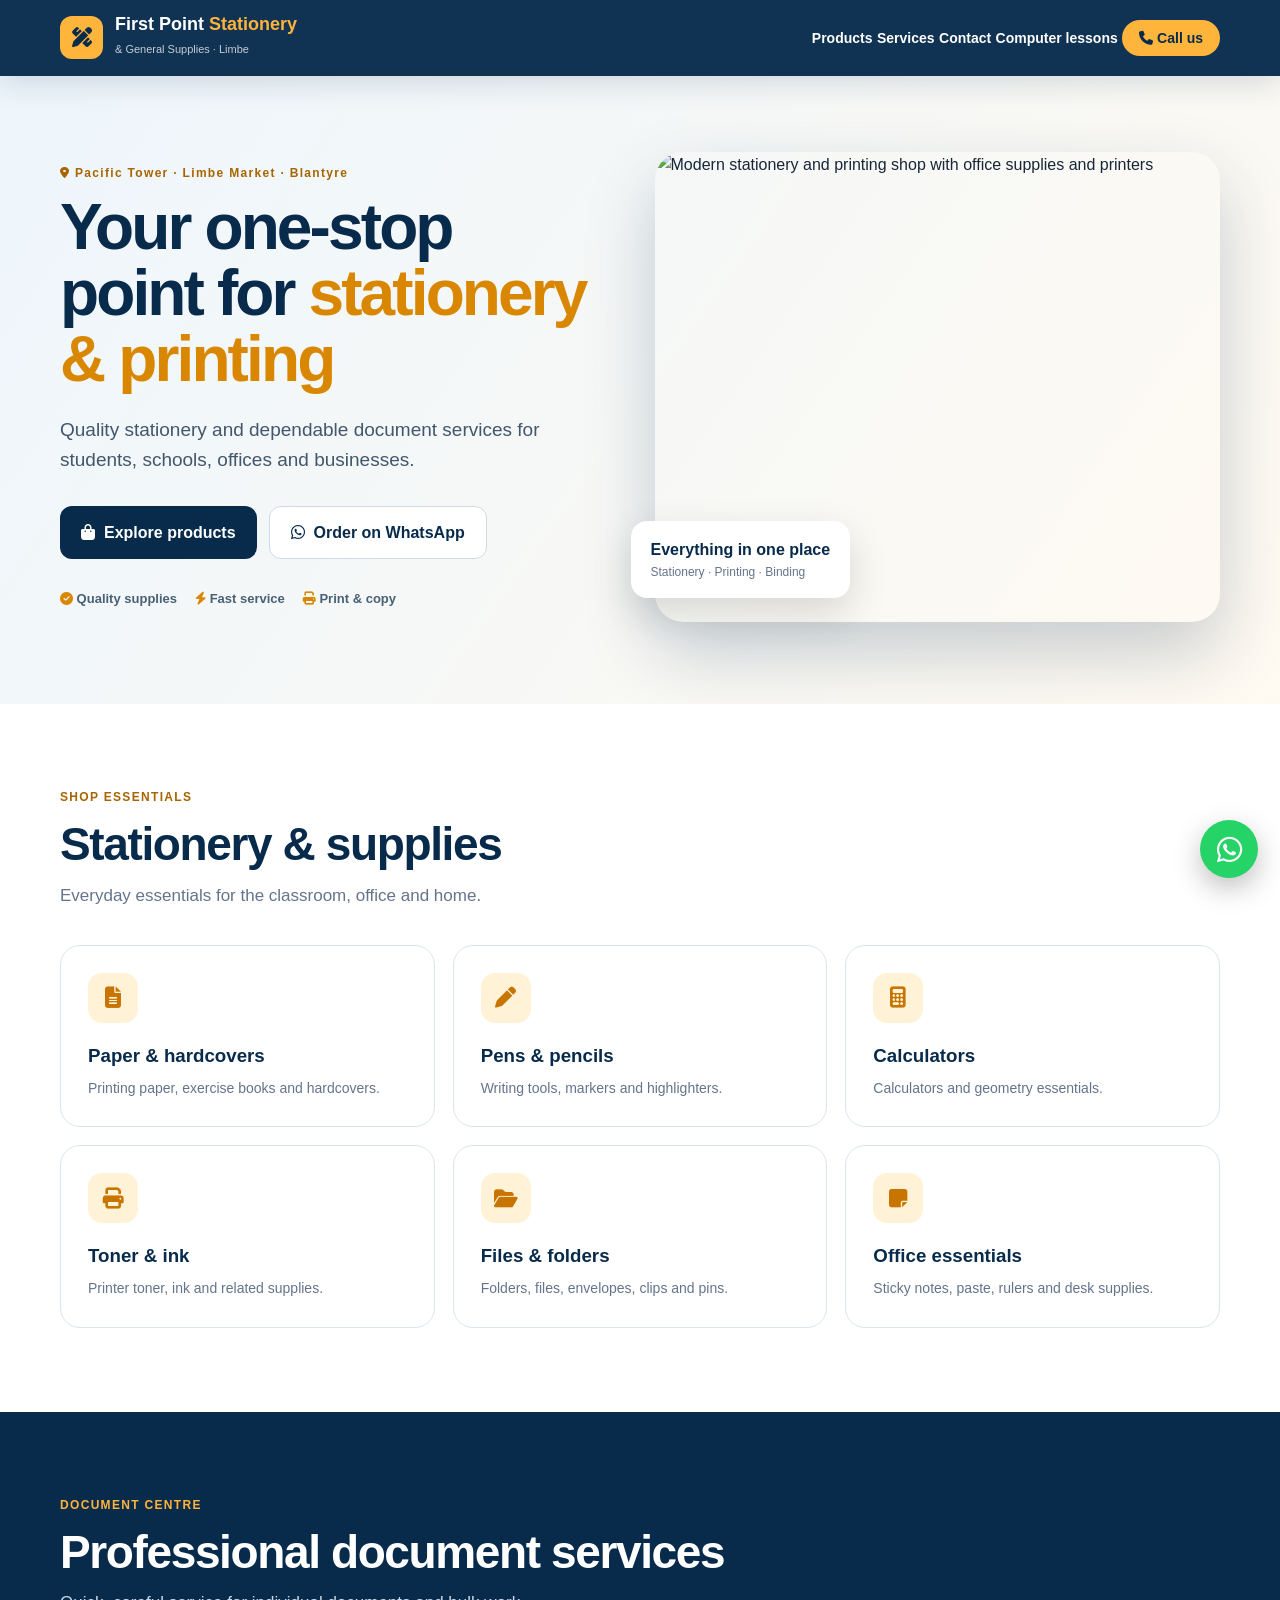
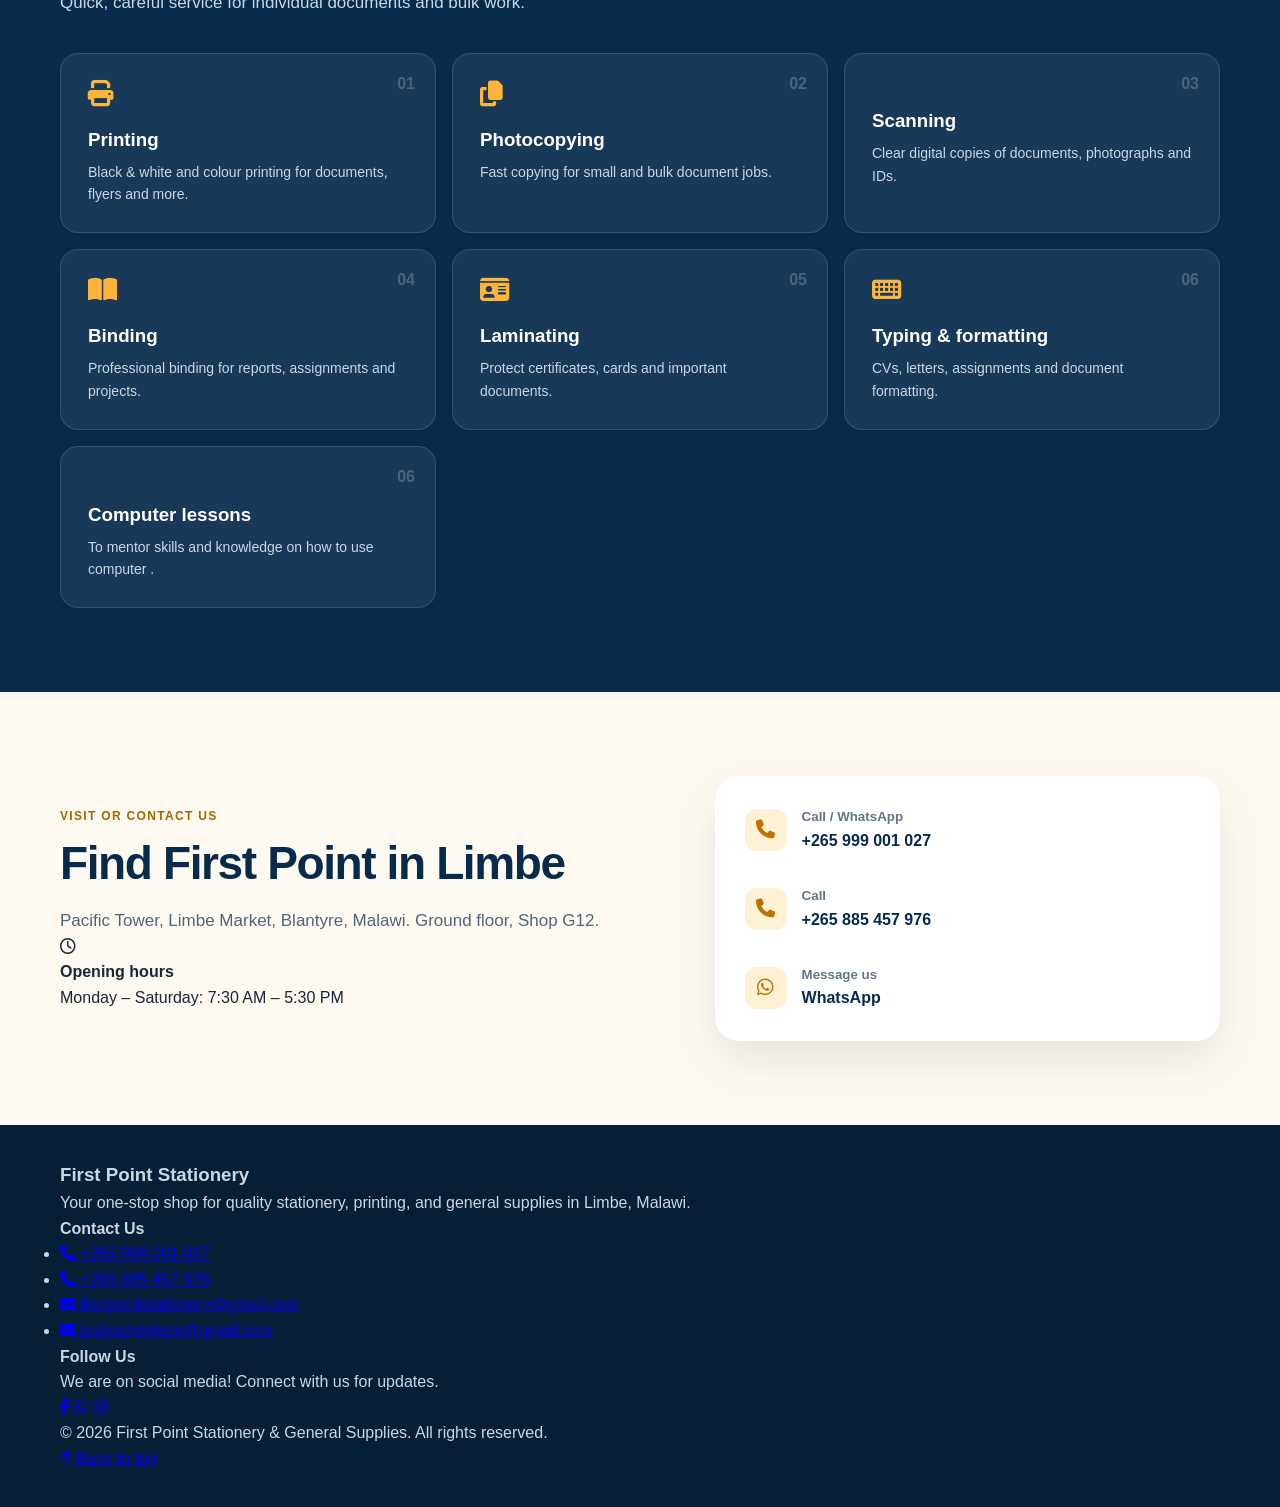
==== commit 3d98835e: "Add 'Computer lessons' link and article section Added a new navigation link for 'Computer lessons' a" ====
--- a/index.html
+++ b/index.html
@@ -27,6 +27,7 @@
           <a href="#products">Products</a>
           <a href="#services">Services</a>
           <a href="#contact">Contact</a>
+          <a href="#computer lessons">Computer lessons</a>
           <a class="nav-call" href="tel:+265999001027"><i class="fa-solid fa-phone"></i> Call us</a>
         </div>
       </nav>
@@ -90,6 +91,8 @@
           <article><span>04</span><i class="fa-solid fa-book-open"></i><h3>Binding</h3><p>Professional binding for reports, assignments and projects.</p></article>
           <article><span>05</span><i class="fa-solid fa-id-card"></i><h3>Laminating</h3><p>Protect certificates, cards and important documents.</p></article>
           <article><span>06</span><i class="fa-solid fa-keyboard"></i><h3>Typing & formatting</h3><p>CVs, letters, assignments and document formatting.</p></article>
+          <article><span>06</span><i class="fa-solid fa-teaching"></i><h3>Computer lessons</h3><p>To mentor skills and knowledge on how to use computer .</p></article>
+        </div>
         </div>
       </div>
     </section>
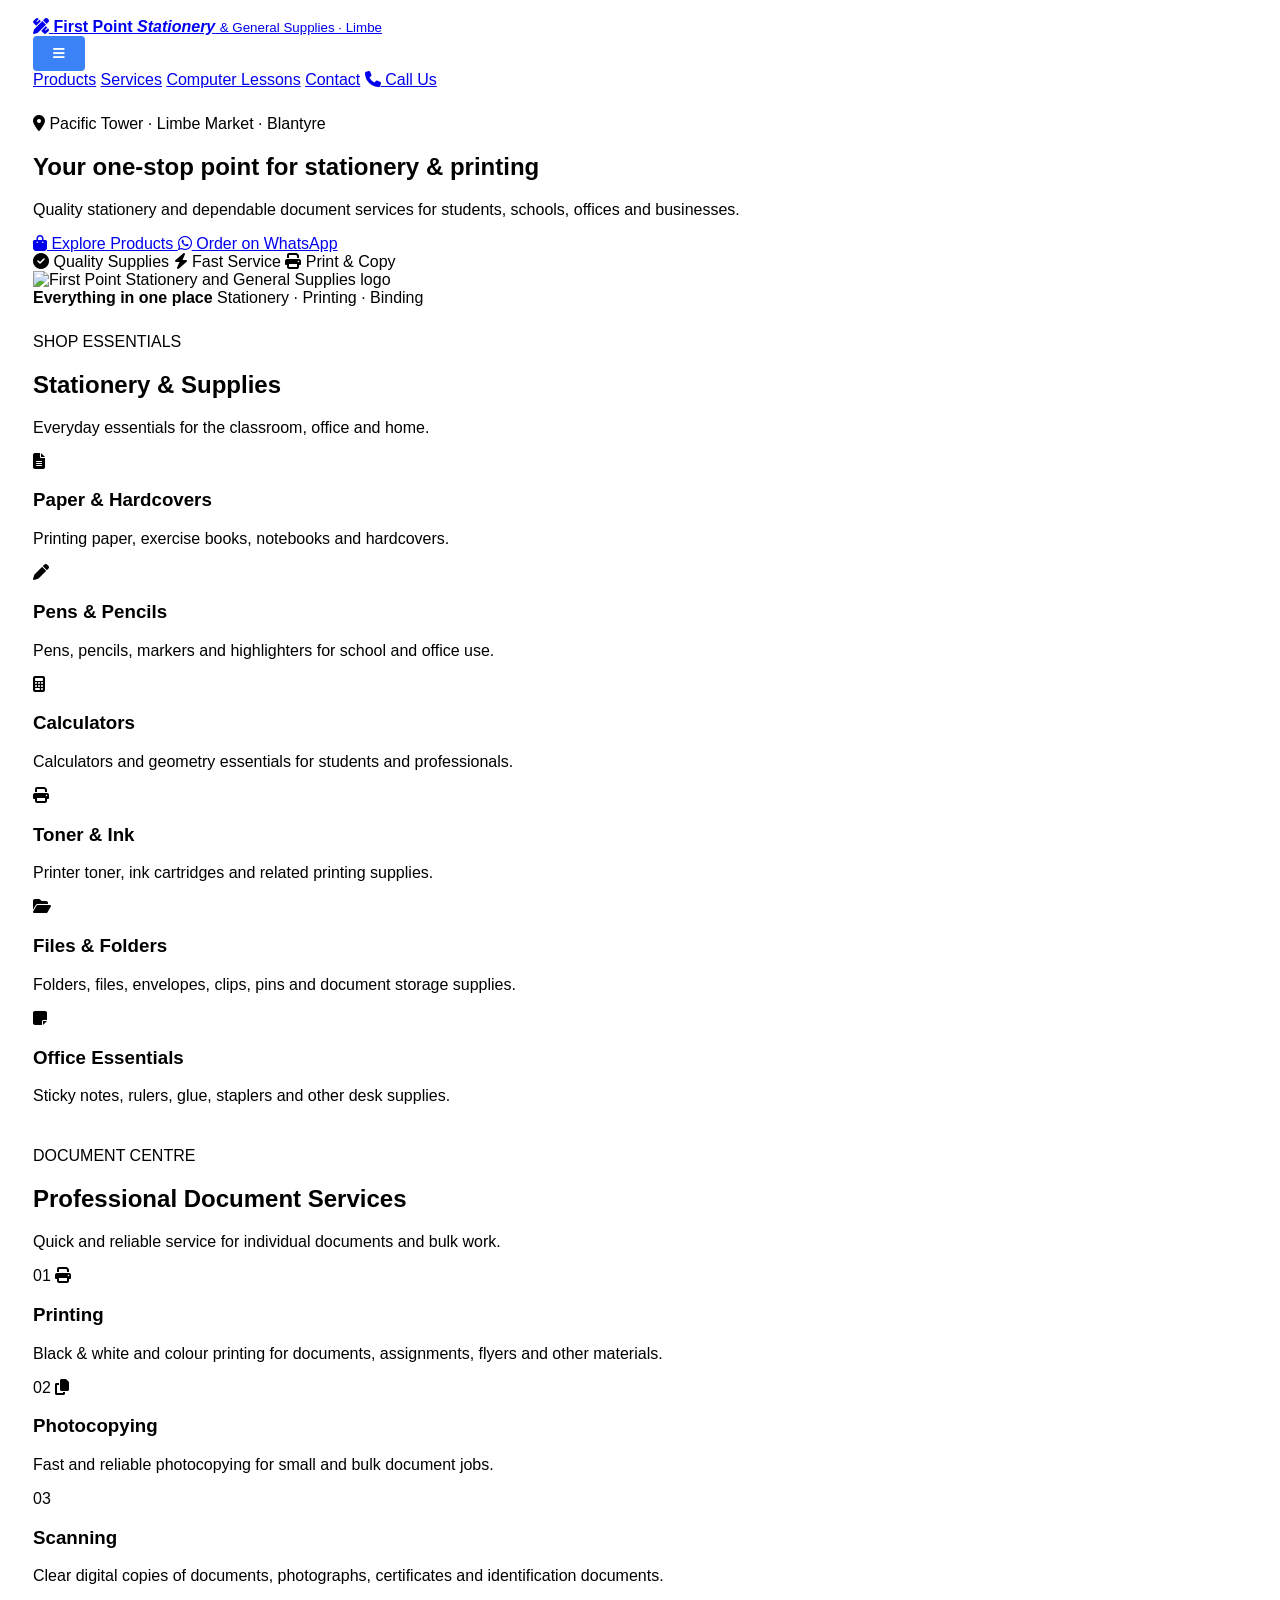
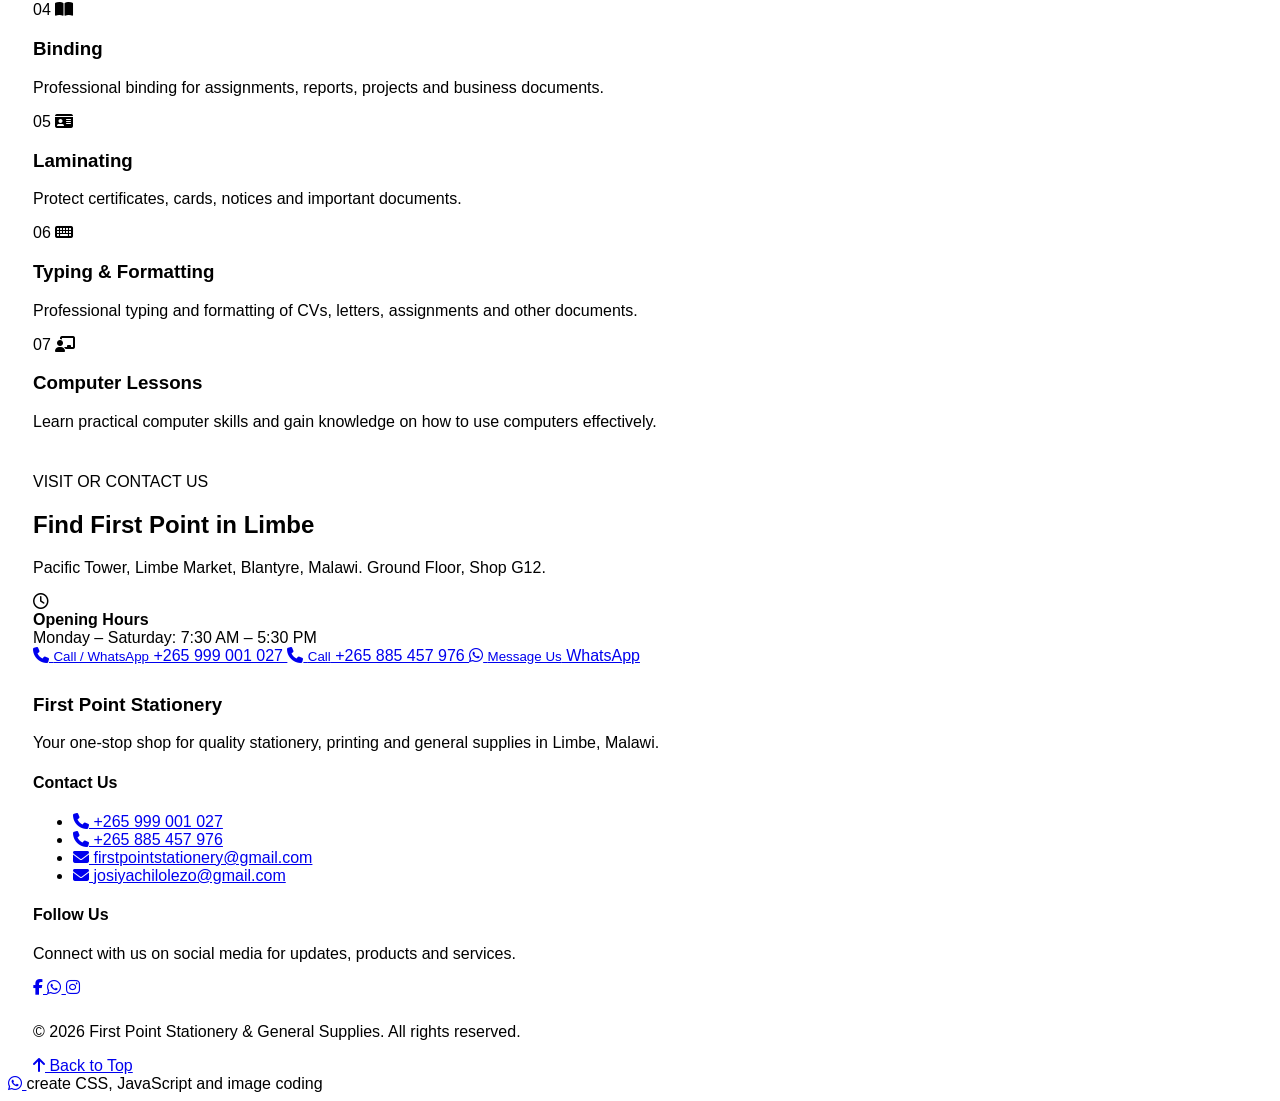
==== commit 60cc2a6e: "Add files via upload" ====
--- a/index.html
+++ b/index.html
@@ -3,173 +3,565 @@
 <head>
   <meta charset="UTF-8">
   <meta name="viewport" content="width=device-width, initial-scale=1.0">
-  <meta name="description" content="First Point Stationery & General Supplies in Limbe, Blantyre. Stationery, printing, photocopying, scanning, binding and laminating.">
+
+  <meta name="description"
+        content="First Point Stationery & General Supplies in Limbe, Blantyre. Stationery, printing, photocopying, scanning, binding, laminating and computer lessons.">
+
   <title>First Point Stationery & General Supplies | Limbe, Blantyre</title>
-  <link rel="stylesheet" href="https://cdnjs.cloudflare.com/ajax/libs/font-awesome/6.5.2/css/all.min.css">
+
+  <!-- Font Awesome -->
+  <link rel="stylesheet"
+        href="https://cdnjs.cloudflare.com/ajax/libs/font-awesome/6.5.2/css/all.min.css">
+
+  <!-- Main CSS -->
   <link rel="stylesheet" href="styles.css">
 </head>
+
 <body>
 
-  <!-- 1. HEADER -->
+  <!-- ================= HEADER ================= -->
   <header id="top">
     <div class="container nav-wrap">
+
       <a class="brand" href="#top" aria-label="First Point Stationery home">
-        <span class="brand-mark"><i class="fa-solid fa-pen-ruler"></i></span>
-        <span><strong>First Point <em>Stationery</em></strong><small>& General Supplies · Limbe</small></span>
+        <span class="brand-mark">
+          <i class="fa-solid fa-pen-ruler"></i>
+        </span>
+
+        <span>
+          <strong>First Point <em>Stationery</em></strong>
+          <small>& General Supplies · Limbe</small>
+        </span>
       </a>
-      
-      <!-- 2. NAV -->
+
+      <!-- Navigation -->
       <nav id="navMenu" aria-label="Main navigation">
-        <button class="menu-btn" id="menuBtn" aria-label="Open menu" aria-expanded="false">
+
+        <button class="menu-btn"
+                id="menuBtn"
+                type="button"
+                aria-label="Open navigation menu"
+                aria-expanded="false"
+                aria-controls="navLinks">
           <i class="fa-solid fa-bars"></i>
         </button>
+
         <div class="nav-links" id="navLinks">
           <a href="#products">Products</a>
           <a href="#services">Services</a>
+          <a href="#computer-lessons">Computer Lessons</a>
           <a href="#contact">Contact</a>
-          <a href="#computer lessons">Computer lessons</a>
-          <a class="nav-call" href="tel:+265999001027"><i class="fa-solid fa-phone"></i> Call us</a>
-        </div>
+
+          <a class="nav-call" href="tel:+265999001027">
+            <i class="fa-solid fa-phone"></i>
+            Call Us
+          </a>
+        </div>
+
       </nav>
     </div>
   </header>
 
-  <!-- 3. MAIN -->
+
+  <!-- ================= MAIN ================= -->
   <main>
-    <!-- SECTION: Hero -->
+
+    <!-- ================= HERO ================= -->
     <section class="hero">
       <div class="container hero-grid">
+
         <div class="hero-copy reveal">
-          <p class="eyebrow"><i class="fa-solid fa-location-dot"></i> Pacific Tower · Limbe Market · Blantyre</p>
-          <h1>Your one-stop point for <span>stationery & printing</span></h1>
-          <p class="lead">Quality stationery and dependable document services for students, schools, offices and businesses.</p>
+
+          <p class="eyebrow">
+            <i class="fa-solid fa-location-dot"></i>
+            Pacific Tower · Limbe Market · Blantyre
+          </p>
+
+          <h1>
+            Your one-stop point for
+            <span>stationery & printing</span>
+          </h1>
+
+          <p class="lead">
+            Quality stationery and dependable document services for
+            students, schools, offices and businesses.
+          </p>
+
           <div class="actions">
-            <a class="btn primary" href="#products"><i class="fa-solid fa-bag-shopping"></i> Explore products</a>
-            <a class="btn secondary" href="https://wa.me/265999001027" target="_blank" rel="noopener"><i class="fa-brands fa-whatsapp"></i> Order on WhatsApp</a>
+
+            <a class="btn primary" href="#products">
+              <i class="fa-solid fa-bag-shopping"></i>
+              Explore Products
+            </a>
+
+            <a class="btn secondary"
+               href="https://wa.me/265999001027"
+               target="_blank"
+               rel="noopener noreferrer">
+              <i class="fa-brands fa-whatsapp"></i>
+              Order on WhatsApp
+            </a>
+
           </div>
+
           <div class="trust">
-            <span><i class="fa-solid fa-circle-check"></i> Quality supplies</span>
-            <span><i class="fa-solid fa-bolt"></i> Fast service</span>
-            <span><i class="fa-solid fa-print"></i> Print & copy</span>
+            <span>
+              <i class="fa-solid fa-circle-check"></i>
+              Quality Supplies
+            </span>
+
+            <span>
+              <i class="fa-solid fa-bolt"></i>
+              Fast Service
+            </span>
+
+            <span>
+              <i class="fa-solid fa-print"></i>
+              Print & Copy
+            </span>
           </div>
-        </div>
+
+        </div>
+
+
+        <!-- Hero Image -->
         <div class="hero-photo reveal">
-        <img src="images/logo.png" alt="Modern stationery and printing shop with office supplies and printers">
-          <div class="photo-card"><strong>Everything in one place</strong><span>Stationery · Printing · Binding</span></div>
-        </div>
+
+          <img src="images/logo.png"
+               alt="First Point Stationery and General Supplies logo">
+
+          <div class="photo-card">
+            <strong>Everything in one place</strong>
+            <span>Stationery · Printing · Binding</span>
+          </div>
+
+        </div>
+
       </div>
     </section>
 
-    <!-- SECTION: Products -->
+
+    <!-- ================= PRODUCTS ================= -->
     <section id="products" class="section">
+
       <div class="container">
+
         <p class="eyebrow">SHOP ESSENTIALS</p>
-        <h2>Stationery & supplies</h2>
-        <p class="section-intro">Everyday essentials for the classroom, office and home.</p>
+
+        <h2>Stationery & Supplies</h2>
+
+        <p class="section-intro">
+          Everyday essentials for the classroom, office and home.
+        </p>
+
         <div class="product-grid" id="productGrid">
-          <!-- 4. ARTICLE -->
-          <article class="card"><i class="fa-solid fa-file-lines"></i><h3>Paper & hardcovers</h3><p>Printing paper, exercise books and hardcovers.</p></article>
-          <article class="card"><i class="fa-solid fa-pen"></i><h3>Pens & pencils</h3><p>Writing tools, markers and highlighters.</p></article>
-          <article class="card"><i class="fa-solid fa-calculator"></i><h3>Calculators</h3><p>Calculators and geometry essentials.</p></article>
-          <article class="card"><i class="fa-solid fa-print"></i><h3>Toner & ink</h3><p>Printer toner, ink and related supplies.</p></article>
-          <article class="card"><i class="fa-solid fa-folder-open"></i><h3>Files & folders</h3><p>Folders, files, envelopes, clips and pins.</p></article>
-          <article class="card"><i class="fa-solid fa-note-sticky"></i><h3>Office essentials</h3><p>Sticky notes, paste, rulers and desk supplies.</p></article>
-        </div>
-      </div>
+
+          <article class="card">
+            <i class="fa-solid fa-file-lines"></i>
+            <h3>Paper & Hardcovers</h3>
+            <p>
+              Printing paper, exercise books, notebooks and hardcovers.
+            </p>
+          </article>
+
+
+          <article class="card">
+            <i class="fa-solid fa-pen"></i>
+            <h3>Pens & Pencils</h3>
+            <p>
+              Pens, pencils, markers and highlighters for school and office use.
+            </p>
+          </article>
+
+
+          <article class="card">
+            <i class="fa-solid fa-calculator"></i>
+            <h3>Calculators</h3>
+            <p>
+              Calculators and geometry essentials for students and professionals.
+            </p>
+          </article>
+
+
+          <article class="card">
+            <i class="fa-solid fa-print"></i>
+            <h3>Toner & Ink</h3>
+            <p>
+              Printer toner, ink cartridges and related printing supplies.
+            </p>
+          </article>
+
+
+          <article class="card">
+            <i class="fa-solid fa-folder-open"></i>
+            <h3>Files & Folders</h3>
+            <p>
+              Folders, files, envelopes, clips, pins and document storage supplies.
+            </p>
+          </article>
+
+
+          <article class="card">
+            <i class="fa-solid fa-note-sticky"></i>
+            <h3>Office Essentials</h3>
+            <p>
+              Sticky notes, rulers, glue, staplers and other desk supplies.
+            </p>
+          </article>
+
+        </div>
+      </div>
+
     </section>
 
-    <!-- SECTION: Services -->
+
+    <!-- ================= SERVICES ================= -->
     <section id="services" class="section services">
+
       <div class="container">
+
         <p class="eyebrow">DOCUMENT CENTRE</p>
-        <h2>Professional document services</h2>
-        <p class="section-intro">Quick, careful service for individual documents and bulk work.</p>
+
+        <h2>Professional Document Services</h2>
+
+        <p class="section-intro">
+          Quick and reliable service for individual documents and bulk work.
+        </p>
+
+
         <div class="service-grid">
-          <article><span>01</span><i class="fa-solid fa-print"></i><h3>Printing</h3><p>Black & white and colour printing for documents, flyers and more.</p></article>
-          <article><span>02</span><i class="fa-solid fa-copy"></i><h3>Photocopying</h3><p>Fast copying for small and bulk document jobs.</p></article>
-          <article><span>03</span><i class="fa-solid fa-scanner"></i><h3>Scanning</h3><p>Clear digital copies of documents, photographs and IDs.</p></article>
-          <article><span>04</span><i class="fa-solid fa-book-open"></i><h3>Binding</h3><p>Professional binding for reports, assignments and projects.</p></article>
-          <article><span>05</span><i class="fa-solid fa-id-card"></i><h3>Laminating</h3><p>Protect certificates, cards and important documents.</p></article>
-          <article><span>06</span><i class="fa-solid fa-keyboard"></i><h3>Typing & formatting</h3><p>CVs, letters, assignments and document formatting.</p></article>
-          <article><span>06</span><i class="fa-solid fa-teaching"></i><h3>Computer lessons</h3><p>To mentor skills and knowledge on how to use computer .</p></article>
-        </div>
-        </div>
-      </div>
+
+          <!-- Service 1 -->
+          <article>
+            <span>01</span>
+            <i class="fa-solid fa-print"></i>
+
+            <h3>Printing</h3>
+
+            <p>
+              Black & white and colour printing for documents,
+              assignments, flyers and other materials.
+            </p>
+          </article>
+
+
+          <!-- Service 2 -->
+          <article>
+            <span>02</span>
+            <i class="fa-solid fa-copy"></i>
+
+            <h3>Photocopying</h3>
+
+            <p>
+              Fast and reliable photocopying for small and bulk document jobs.
+            </p>
+          </article>
+
+
+          <!-- Service 3 -->
+          <article>
+            <span>03</span>
+            <i class="fa-solid fa-scanner"></i>
+
+            <h3>Scanning</h3>
+
+            <p>
+              Clear digital copies of documents, photographs,
+              certificates and identification documents.
+            </p>
+          </article>
+
+
+          <!-- Service 4 -->
+          <article>
+            <span>04</span>
+            <i class="fa-solid fa-book-open"></i>
+
+            <h3>Binding</h3>
+
+            <p>
+              Professional binding for assignments, reports,
+              projects and business documents.
+            </p>
+          </article>
+
+
+          <!-- Service 5 -->
+          <article>
+            <span>05</span>
+            <i class="fa-solid fa-id-card"></i>
+
+            <h3>Laminating</h3>
+
+            <p>
+              Protect certificates, cards, notices and important documents.
+            </p>
+          </article>
+
+
+          <!-- Service 6 -->
+          <article>
+            <span>06</span>
+            <i class="fa-solid fa-keyboard"></i>
+
+            <h3>Typing & Formatting</h3>
+
+            <p>
+              Professional typing and formatting of CVs,
+              letters, assignments and other documents.
+            </p>
+          </article>
+
+
+          <!-- Service 7 -->
+          <article id="computer-lessons">
+            <span>07</span>
+
+            <i class="fa-solid fa-chalkboard-user"></i>
+
+            <h3>Computer Lessons</h3>
+
+            <p>
+              Learn practical computer skills and gain knowledge
+              on how to use computers effectively.
+            </p>
+          </article>
+
+        </div>
+
+      </div>
+
     </section>
 
-    <!-- SECTION: Contact -->
+
+    <!-- ================= CONTACT ================= -->
     <section id="contact" class="section contact-section">
+
       <div class="container contact-grid">
+
         <div class="contact-copy">
+
           <p class="eyebrow">VISIT OR CONTACT US</p>
+
           <h2>Find First Point in Limbe</h2>
-          <p>Pacific Tower, Limbe Market, Blantyre, Malawi. Ground floor, Shop G12.</p>
-          
-          <!-- 5. ASIDE (Used for side information) -->
+
+          <p>
+            Pacific Tower, Limbe Market, Blantyre, Malawi.
+            Ground Floor, Shop G12.
+          </p>
+
+
+          <!-- Opening Hours -->
           <aside class="hours-card">
+
             <i class="fa-regular fa-clock"></i>
+
             <div>
-              <strong>Opening hours</strong><br>
+              <strong>Opening Hours</strong>
+              <br>
               Monday – Saturday: 7:30 AM – 5:30 PM
             </div>
+
           </aside>
-        </div>
-        
+
+        </div>
+
+
+        <!-- Contact Card -->
         <div class="contact-card">
-          <a href="tel:+265999001027"><i class="fa-solid fa-phone"></i><span><small>Call / WhatsApp</small>+265 999 001 027</span></a>
-          <a href="tel:+265885457976"><i class="fa-solid fa-phone"></i><span><small>Call</small>+265 885 457 976</span></a>
-          <a href="https://wa.me/265999001027" target="_blank" rel="noopener"><i class="fa-brands fa-whatsapp"></i><span><small>Message us</small>WhatsApp</span></a>
-        </div>
-      </div>
+
+          <a href="tel:+265999001027">
+
+            <i class="fa-solid fa-phone"></i>
+
+            <span>
+              <small>Call / WhatsApp</small>
+              +265 999 001 027
+            </span>
+
+          </a>
+
+
+          <a href="tel:+265885457976">
+
+            <i class="fa-solid fa-phone"></i>
+
+            <span>
+              <small>Call</small>
+              +265 885 457 976
+            </span>
+
+          </a>
+
+
+          <a href="https://wa.me/265999001027"
+             target="_blank"
+             rel="noopener noreferrer">
+
+            <i class="fa-brands fa-whatsapp"></i>
+
+            <span>
+              <small>Message Us</small>
+              WhatsApp
+            </span>
+
+          </a>
+
+        </div>
+
+      </div>
+
     </section>
+
   </main>
 
-  <!-- 6. FOOTER -->
+
+  <!-- ================= FOOTER ================= -->
   <footer class="site-footer">
+
     <div class="container footer-grid">
-      
+
+
       <!-- Footer Column 1 -->
       <div class="footer-brand">
+
         <h3>First Point Stationery</h3>
-        <p>Your one-stop shop for quality stationery, printing, and general supplies in Limbe, Malawi.</p>
-      </div>
+
+        <p>
+          Your one-stop shop for quality stationery,
+          printing and general supplies in Limbe, Malawi.
+        </p>
+
+      </div>
+
 
       <!-- Footer Column 2 -->
       <div class="footer-contact">
+
         <h4>Contact Us</h4>
+
         <ul>
-          <li><a href="tel:+265999001027"><i class="fa-solid fa-phone"></i> +265 999 001 027</a></li>
-          <li><a href="tel:+265885457976"><i class="fa-solid fa-phone"></i> +265 885 457 976</a></li>
-          <li><a href="mailto:firstpointstationery@gmail.com"><i class="fa-solid fa-envelope"></i> firstpointstationery@gmail.com</a></li>
-          <li><a href="mailto:josiyachilolezo@gmail.com"><i class="fa-solid fa-envelope"></i> josiyachilolezo@gmail.com</a></li>
+
+          <li>
+            <a href="tel:+265999001027">
+              <i class="fa-solid fa-phone"></i>
+              +265 999 001 027
+            </a>
+          </li>
+
+          <li>
+            <a href="tel:+265885457976">
+              <i class="fa-solid fa-phone"></i>
+              +265 885 457 976
+            </a>
+          </li>
+
+          <li>
+            <a href="mailto:firstpointstationery@gmail.com">
+              <i class="fa-solid fa-envelope"></i>
+              firstpointstationery@gmail.com
+            </a>
+          </li>
+
+          <li>
+            <a href="mailto:josiyachilolezo@gmail.com">
+              <i class="fa-solid fa-envelope"></i>
+              josiyachilolezo@gmail.com
+            </a>
+          </li>
+
         </ul>
-      </div>
+
+      </div>
+
 
       <!-- Footer Column 3 -->
       <div class="footer-social">
+
         <h4>Follow Us</h4>
-        <p>We are on social media! Connect with us for updates.</p>
+
+        <p>
+          Connect with us on social media for updates,
+          products and services.
+        </p>
+
+
         <div class="social-icons">
-          <!-- Replace # with your actual Facebook link -->
-          <a href="#" target="_blank" aria-label="Facebook"><i class="fa-brands fa-facebook-f"></i></a>
-          <a href="https://wa.me/265999001027" target="_blank" aria-label="WhatsApp"><i class="fa-brands fa-whatsapp"></i></a>
-          <!-- Replace # with your actual Instagram link -->
-          <a href="#" target="_blank" aria-label="Instagram"><i class="fa-brands fa-instagram"></i></a>
-        </div>
-      </div>
+
+          <!-- Add your real Facebook URL later -->
+          <a href="#"
+             aria-label="Facebook">
+            <i class="fa-brands fa-facebook-f"></i>
+          </a>
+
+
+          <a href="https://wa.me/265999001027"
+             target="_blank"
+             rel="noopener noreferrer"
+             aria-label="WhatsApp">
+
+            <i class="fa-brands fa-whatsapp"></i>
+
+          </a>
+
+
+          <!-- Add your real Instagram URL later -->
+          <a href="#"
+             aria-label="Instagram">
+            <i class="fa-brands fa-instagram"></i>
+          </a>
+
+        </div>
+
+      </div>
+
     </div>
 
+
+    <!-- Footer Bottom -->
     <div class="footer-bottom">
+
       <div class="container">
-        <p>&copy; <span id="year"></span> First Point Stationery & General Supplies. All rights reserved.</p>
-        <a href="#top" class="back-to-top" aria-label="Back to top"><i class="fa-solid fa-arrow-up"></i> Back to top</a>
-      </div>
+
+        <p>
+          &copy;
+          <span id="year"></span>
+          First Point Stationery & General Supplies.
+          All rights reserved.
+        </p>
+
+
+        <a href="#top"
+           class="back-to-top"
+           aria-label="Back to top">
+
+          <i class="fa-solid fa-arrow-up"></i>
+          Back to Top
+
+        </a>
+
+      </div>
+
     </div>
+
   </footer>
 
-  <!-- Floating WhatsApp Button -->
-  <a class="floating-whatsapp" href="https://wa.me/265999001027" target="_blank" rel="noopener" aria-label="Chat on WhatsApp"><i class="fa-brands fa-whatsapp"></i></a>
-  
+
+  <!-- ================= FLOATING WHATSAPP ================= -->
+  <a class="floating-whatsapp"
+     href="https://wa.me/265999001027"
+     target="_blank"
+     rel="noopener noreferrer"
+     aria-label="Chat with First Point Stationery on WhatsApp">
+
+    <i class="fa-brands fa-whatsapp"></i>
+
+  </a>
+
+
+  <!-- Main JavaScript -->
   <script src="script.js"></script>
+
 </body>
 </html>
+create CSS, JavaScript and image coding 
--- a/styles.css
+++ b/styles.css
@@ -1 +1,30 @@
-:root{--navy:#082b4c;--navy2:#0d3b66;--gold:#ffb43b;--cream:#fffaf1;--ink:#182738;--muted:#64748b;--line:#dbe5ee;--white:#fff}*{box-sizing:border-box;margin:0;padding:0}html{scroll-behavior:smooth}body{font-family:Inter,"Segoe UI",Arial,sans-serif;color:var(--ink);background:#fff;line-height:1.6}.container{width:min(1160px,calc(100% - 40px));margin:auto}header{position:sticky;top:0;z-index:50;background:rgba(8,43,76,.96);backdrop-filter:blur(10px);box-shadow:0 8px 30px rgba(8,43,76,.14)}.nav-wrap{min-height:76px;display:flex;align-items:center;justify-content:space-between;gap:24px}.brand{display:flex;align-items:center;gap:12px;color:#fff;text-decoration:none}.brand-mark{width:43px;height:43px;border-radius:12px;background:var(--gold);display:grid;place-items:center;color:var(--navy);font-size:20px}.brand strong{font-size:18px;display:block;line-height:1.1}.brand em{font-style:normal;color:var(--gold)}.brand small{font-size:11px;opacity:.75}nav{display:flex;align-items:center;gap:25px}nav a{color:#fff;text-decoration:none;font-weight:600;font-size:14px}.nav-call{background:var(--gold);color:var(--navy)!important;padding:10px 17px;border-radius:999px}.menu-btn{display:none;background:none;border:0;color:#fff;font-size:23px}.hero{background:linear-gradient(125deg,#eef6fc 0%,#fffaf1 100%);padding:76px 0 82px;overflow:hidden}.hero-grid{display:grid;grid-template-columns:1fr 1.05fr;align-items:center;gap:56px}.eyebrow{font-weight:800;letter-spacing:.11em;font-size:12px;color:#a76500;margin-bottom:12px}.hero h1{font-size:clamp(40px,5vw,67px);line-height:1.03;letter-spacing:-.045em;color:var(--navy);margin-bottom:22px}.hero h1 span{color:#d98700}.lead{font-size:19px;color:#42566c;max-width:600px}.actions{display:flex;gap:12px;flex-wrap:wrap;margin:30px 0}.btn{display:inline-flex;align-items:center;gap:9px;padding:13px 21px;border-radius:12px;text-decoration:none;font-weight:800}.primary{background:var(--navy);color:#fff}.secondary{background:#fff;color:var(--navy);border:1px solid #cddbe8}.trust{display:flex;gap:18px;flex-wrap:wrap;font-size:13px;font-weight:700;color:#486174}.trust i{color:#d98700}.hero-photo{position:relative}.hero-photo img{display:block;width:100%;height:470px;object-fit:cover;border-radius:28px;box-shadow:0 30px 70px rgba(8,43,76,.22)}.photo-card{position:absolute;left:-24px;bottom:24px;background:#fff;padding:16px 20px;border-radius:16px;box-shadow:0 15px 40px rgba(0,0,0,.14);display:flex;flex-direction:column}.photo-card strong{color:var(--navy)}.photo-card span{font-size:12px;color:var(--muted)}.section{padding:84px 0}.section h2{font-size:clamp(31px,4vw,46px);line-height:1.1;color:var(--navy);letter-spacing:-.03em}.section-intro{color:var(--muted);margin:12px 0 36px;font-size:17px}.product-grid{display:grid;grid-template-columns:repeat(3,1fr);gap:18px}.card{padding:27px;border:1px solid var(--line);border-radius:20px;background:#fff;transition:.25s}.card:hover{transform:translateY(-5px);box-shadow:0 16px 40px rgba(8,43,76,.09);border-color:#efbd68}.card>i{width:50px;height:50px;border-radius:14px;background:#fff2d7;color:#c87500;display:grid;place-items:center;font-size:21px;margin-bottom:18px}.card h3,.service-grid h3{color:var(--navy);margin-bottom:6px}.card p,.service-grid p{color:var(--muted);font-size:14px}.services{background:var(--navy);color:#fff}.services .eyebrow{color:var(--gold)}.services h2{color:#fff}.services .section-intro{color:#c8d7e5}.service-grid{display:grid;grid-template-columns:repeat(3,1fr);gap:16px}.service-grid article{position:relative;padding:27px;border-radius:18px;background:rgba(255,255,255,.07);border:1px solid rgba(255,255,255,.12)}.service-grid article>span{position:absolute;right:20px;top:17px;color:rgba(255,255,255,.22);font-weight:900}.service-grid article>i{font-size:26px;color:var(--gold);margin-bottom:18px}.service-grid h3{color:#fff}.service-grid p{color:#c8d7e5}.contact-section{background:var(--cream)}.contact-grid{display:grid;grid-template-columns:1fr .85fr;gap:60px;align-items:center}.contact-copy>p:not(.eyebrow){color:#526477;font-size:17px;margin-top:18px}.hours{display:flex;gap:15px;align-items:flex-start;margin-top:28px;color:var(--navy)}.hours>i{background:#ffe9bf;padding:13px;border-radius:12px}.contact-card{background:#fff;border-radius:24px;padding:14px;box-shadow:0 20px 50px rgba(8,43,76,.1)}.contact-card a{display:flex;align-items:center;gap:15px;text-decoration:none;color:var(--navy);padding:16px;border-radius:15px}.contact-card a:hover{background:#f4f8fb}.contact-card i{width:42px;height:42px;display:grid;place-items:center;border-radius:12px;background:#fff1d4;color:#bd7100;font-size:19px}.contact-card span{font-weight:800}.contact-card small{display:block;color:var(--muted);font-weight:600}footer{background:#061f37;color:#c9d7e3;padding:35px 0}.footer-wrap{display:flex;align-items:center;justify-content:space-between;gap:20px;flex-wrap:wrap}.footer-wrap strong{color:#fff}.footer-wrap p{font-size:13px}.footer-wrap>a{width:42px;height:42px;border-radius:50%;display:grid;place-items:center;background:var(--gold);color:var(--navy)}.floating-whatsapp{position:fixed;right:22px;bottom:22px;width:58px;height:58px;border-radius:50%;display:grid;place-items:center;background:#25d366;color:#fff;text-decoration:none;font-size:29px;box-shadow:0 10px 28px rgba(0,0,0,.25);z-index:30}.reveal{opacity:0;transform:translateY(20px);transition:.7s ease}.reveal.visible{opacity:1;transform:none}@media(max-width:800px){.menu-btn{display:block}nav{display:none;position:absolute;top:76px;left:0;right:0;background:var(--navy);padding:18px 20px 25px;flex-direction:column;align-items:stretch}nav.open{display:flex}.hero-grid,.contact-grid{grid-template-columns:1fr}.hero{padding-top:52px}.hero-photo img{height:360px}.photo-card{left:15px}.product-grid,.service-grid{grid-template-columns:1fr 1fr}}@media(max-width:520px){.container{width:min(100% - 28px,1160px)}.hero h1{font-size:39px}.hero-photo img{height:300px}.product-grid,.service-grid{grid-template-columns:1fr}.section{padding:64px 0}.brand small{display:none}}
+body {
+  font-family: -apple-system, BlinkMacSystemFont, 'Segoe UI', Roboto, Oxygen, Ubuntu, sans-serif;
+}
+
+.container {
+  padding-top: 10px;
+  padding-left: 25px;
+}
+
+button {
+  font-family: inherit;
+  background-color: #3b82f6;
+  color: white;
+  padding: 10px 20px;
+  border: none;
+  border-radius: 4px;
+  cursor: pointer;
+}
+
+button:hover {
+  background-color: #2563eb;
+}
+
+.alert {
+  margin-top: 25px;
+  padding: 15px;
+  background-color: #dcfce7;
+  color: #15803d;
+  border-radius: 4px;
+}
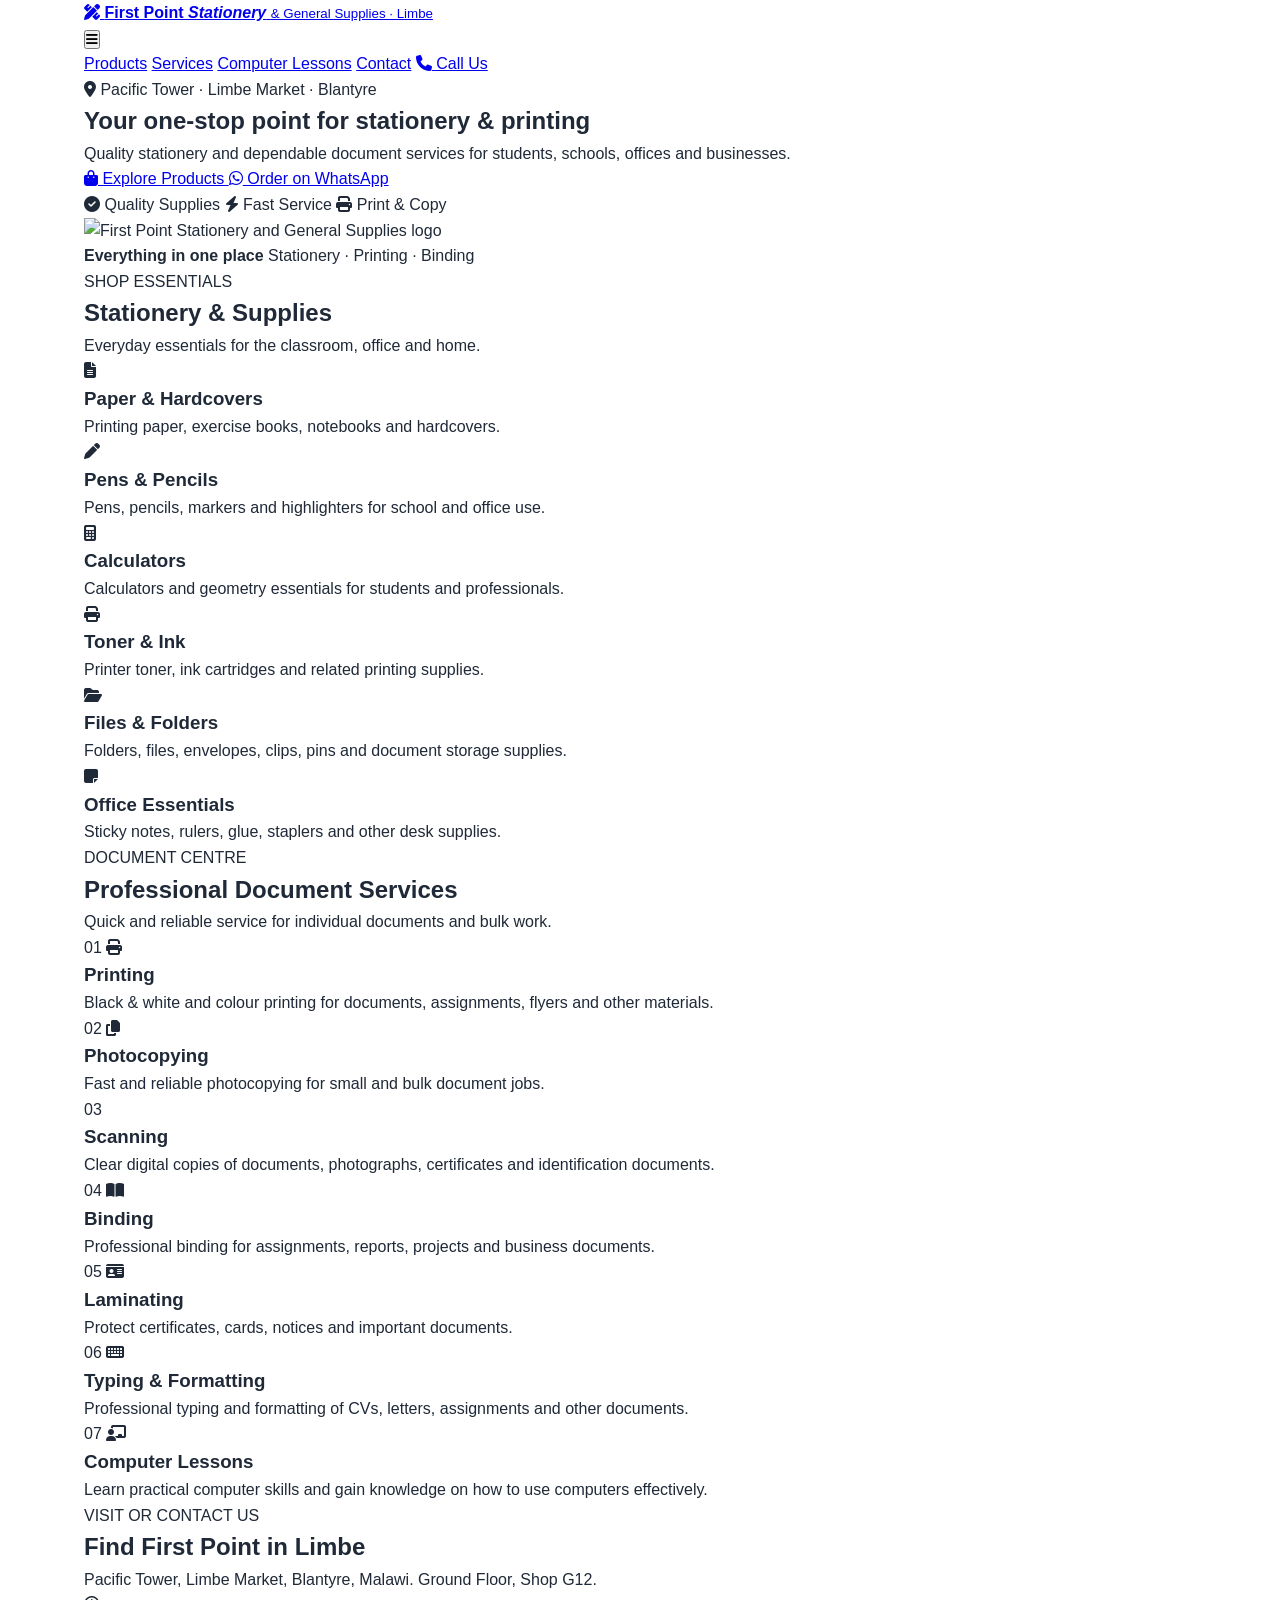
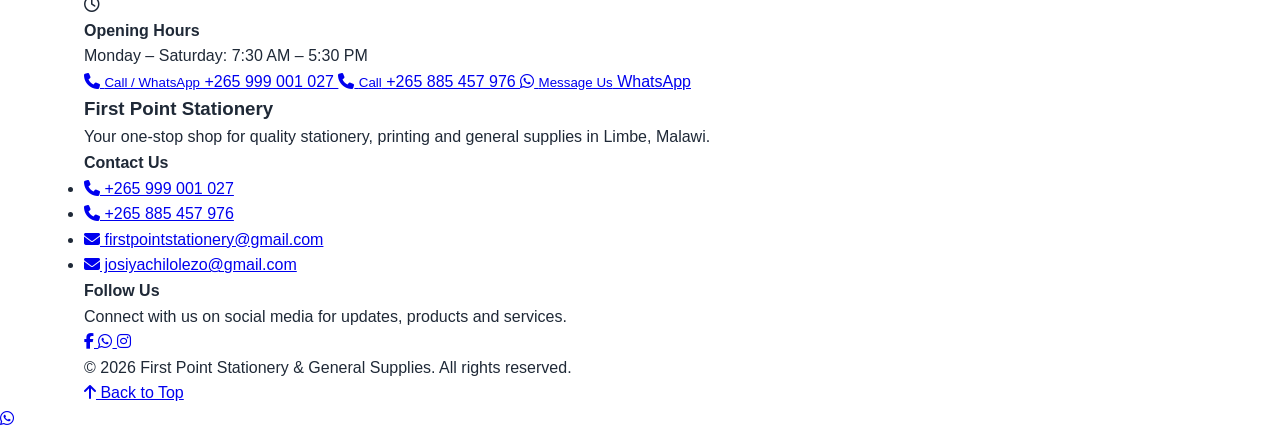
==== commit c316120b: "Clean up index.html by removing redundant comment Removed unnecessary comment about creating CSS, Ja" ====
--- a/index.html
+++ b/index.html
@@ -564,4 +564,3 @@
 
 </body>
 </html>
-create CSS, JavaScript and image coding 
--- a/styles.css
+++ b/styles.css
@@ -1,30 +1,24 @@
+* {
+  box-sizing: border-box;
+  margin: 0;
+  padding: 0;
+}
+
+html {
+  scroll-behavior: smooth;
+}
+
 body {
-  font-family: -apple-system, BlinkMacSystemFont, 'Segoe UI', Roboto, Oxygen, Ubuntu, sans-serif;
+  font-family: -apple-system, BlinkMacSystemFont, "Segoe UI", Roboto, Oxygen, Ubuntu, sans-serif;
+  margin: 0;
+  background: #ffffff;
+  color: #1f2937;
+  line-height: 1.6;
 }
 
 .container {
-  padding-top: 10px;
-  padding-left: 25px;
+  width: 90%;
+  max-width: 1200px;
+  margin: 0 auto;
+  padding: 0 20px;
 }
-
-button {
-  font-family: inherit;
-  background-color: #3b82f6;
-  color: white;
-  padding: 10px 20px;
-  border: none;
-  border-radius: 4px;
-  cursor: pointer;
-}
-
-button:hover {
-  background-color: #2563eb;
-}
-
-.alert {
-  margin-top: 25px;
-  padding: 15px;
-  background-color: #dcfce7;
-  color: #15803d;
-  border-radius: 4px;
-}
